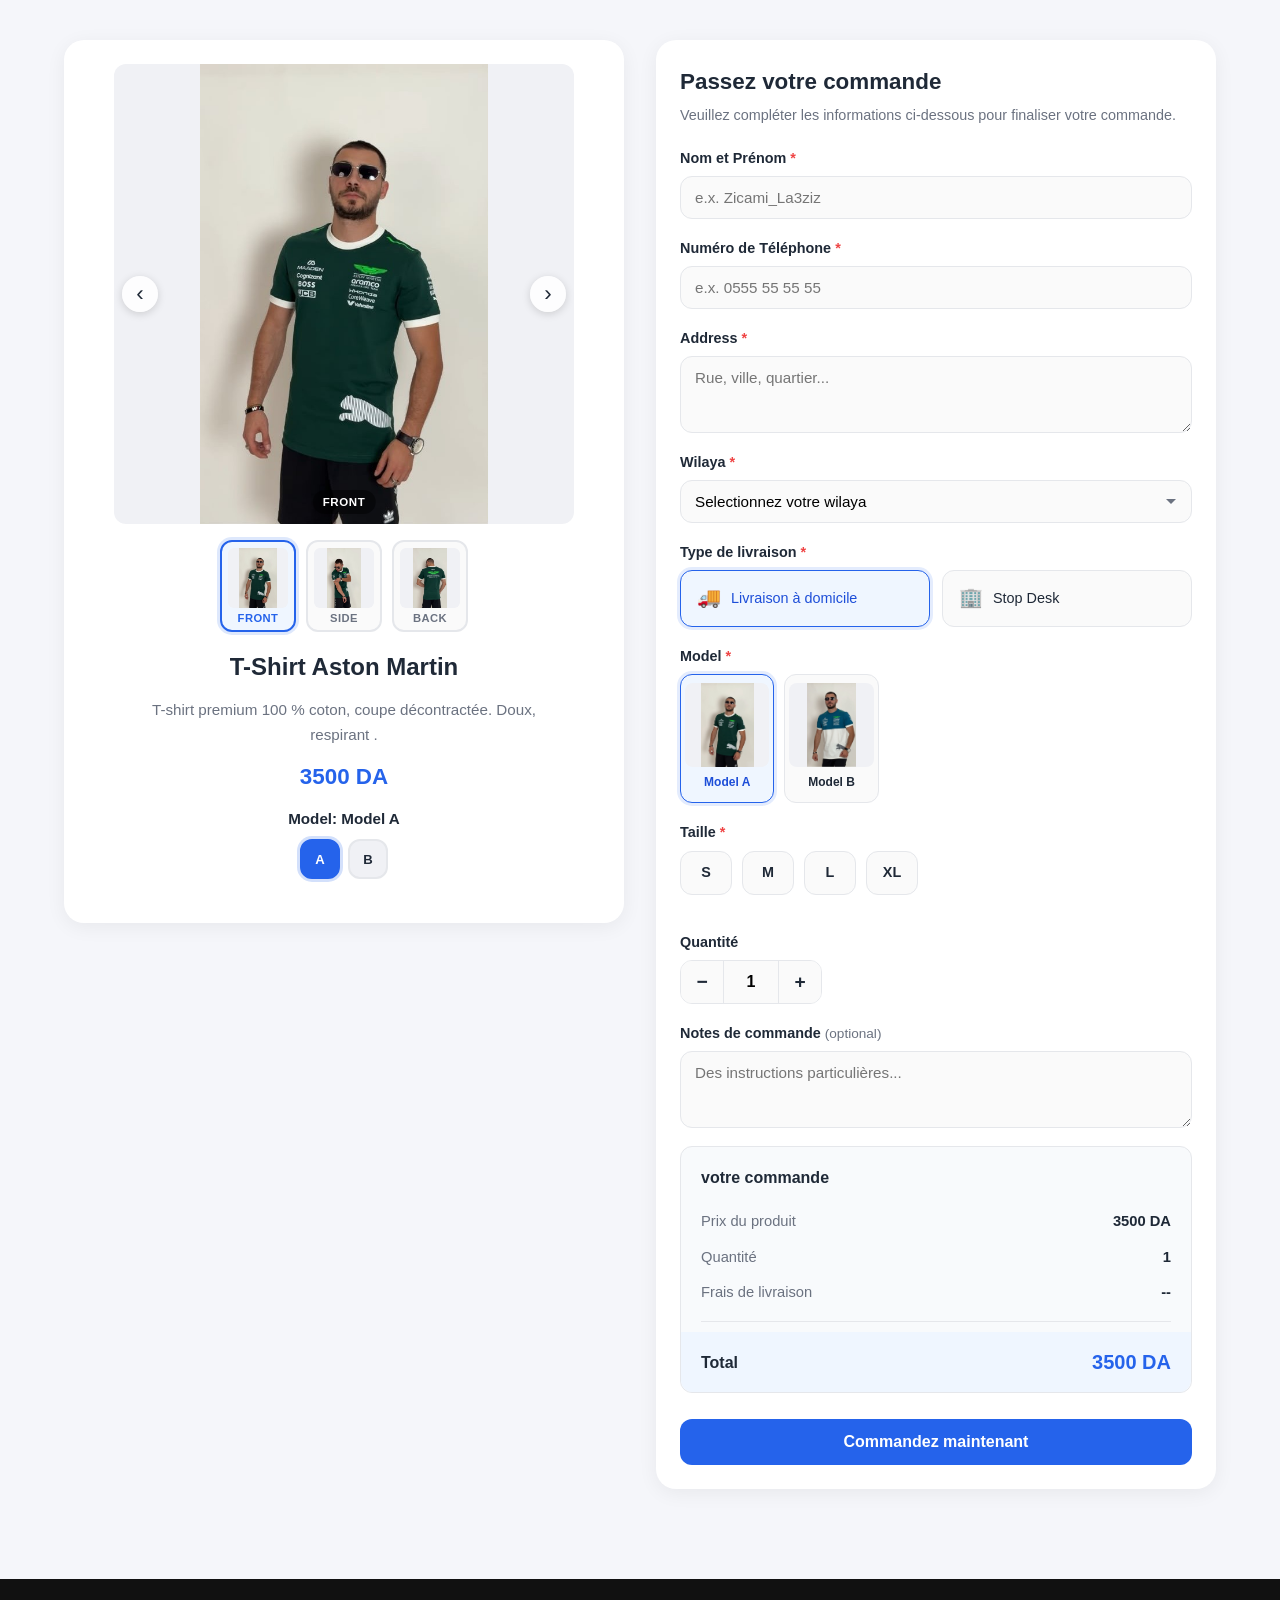
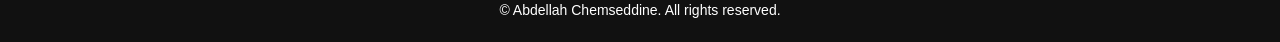
==== order aston martin/tshirt_aston_martin.html @ ddd480b4 "Add files via upload" ====
<!DOCTYPE html>
<html lang="en">
<head>
  <meta charset="UTF-8">
  <meta name="viewport" content="width=device-width, initial-scale=1.0">
  <title>Order Your T-Shirt</title>
  <link rel="stylesheet" href="style.css">
</head>
<body>

<div class="page-wrapper">

  <!-- ===== LEFT: PRODUCT PREVIEW ===== -->
  <section class="product-preview">

    <!-- Main image with arrow navigation -->
    <div class="product-image-wrapper">
      <button type="button" class="arrow-btn arrow-prev" id="arrowPrev" aria-label="Previous view">&#8249;</button>
      <img id="productImage" src="images/model-a-front.png.jpeg" alt="T-Shirt Preview" class="product-image">
      <button type="button" class="arrow-btn arrow-next" id="arrowNext" aria-label="Next view">&#8250;</button>

      <!-- View badge (Front / Side / Back) -->
      <span class="view-badge" id="viewBadge">Front</span>
    </div>

    <!-- Thumbnail strip -->
    <div class="thumbnail-strip" id="thumbnailStrip">
      <button type="button" class="thumb-btn active" data-view="0" aria-label="Front view">
        <img src="images/model-a-front.png.jpeg" alt="Front" class="thumb-img" id="thumb0">
        <span class="thumb-label">Front</span>
      </button>
      <button type="button" class="thumb-btn" data-view="1" aria-label="Side view">
        <img src="images/model-a-side.png.jpeg" alt="Side" class="thumb-img" id="thumb1">
        <span class="thumb-label">Side</span>
      </button>
      <button type="button" class="thumb-btn" data-view="2" aria-label="Back view">
        <img src="images/model-a-back.png.jpeg" alt="Back" class="thumb-img" id="thumb2">
        <span class="thumb-label">Back</span>
      </button>
    </div>

    <!-- Product info -->
    <div class="product-info">
      <h1 class="product-title">T-Shirt Aston Martin</h1>
      <p class="product-description">
        T-shirt premium 100 % coton, coupe décontractée. Doux, respirant .
      </p>
      <p class="product-price">3500 DA</p>

      <!-- Model swatches (preview side) -->
      <div class="preview-model-options">
        <span class="option-label">Model: <span id="selectedModelLabel">Model A</span></span>
        <div class="model-swatches">
          <button type="button" class="model-swatch active" data-model="Model A" aria-label="Model A">A</button>
          <button type="button" class="model-swatch" data-model="Model B" aria-label="Model B">B</button>
          
        </div>
      </div>

      <!-- Color swatches (independent) -->
      <div class="color-options">
        <span class="option-label"> <span id="selectedColorLabel"></span></span>
        <div class="swatches">
          
        </div>
      </div>
    </div>
  </section>

  <!-- ===== RIGHT: ORDER FORM ===== -->
  <section class="order-form-section">
    <h2 class="form-title">Passez votre commande</h2>
    <p class="form-subtitle">Veuillez compléter les informations ci-dessous pour finaliser votre commande.</p>

    <!--
      Replace "your@email.com" with your real FormSubmit email.
      All hidden inputs are synced by JS so every value arrives in the email.
    -->
    <form action="https://api.web3forms.com/submit" method="POST">
  <input type="hidden" name="access_key" value="09b44a62-9044-4d25-932c-92fc7e4e31c8">
      <!-- FormSubmit config -->
      <input type="hidden" name="_subject"  value="New aston martin T-Shirt Order!">
      <input type="hidden" name="_template" value="table">
      <input type="hidden" name="_captcha"  value="false">

      <!-- Hidden computed fields (synced by JS) -->
      <input type="hidden" name="Model"         id="hiddenModel"        value="Model A">
      <input type="hidden" name="Color"         id="hiddenColor"        value="Black">
      <input type="hidden" name="Size"          id="hiddenSize"         value="">
      <input type="hidden" name="Wilaya"        id="hiddenWilaya"       value="">
      <input type="hidden" name="Delivery Type" id="hiddenDeliveryType" value="Home Delivery">
      <input type="hidden" name="Product Price" id="hiddenProductPrice" value="2500">
      <input type="hidden" name="Delivery Cost" id="hiddenDeliveryCost" value="0">
      <input type="hidden" name="Total Price"   id="hiddenTotalPrice"   value="2500">

      <!-- Full Name -->
      <div class="form-group">
        <label for="fullName">Nom et Prénom <span class="required">*</span></label>
        <input type="text" id="fullName" name="Full Name" placeholder="e.x. Zicami_La3ziz" autocomplete="name">
        <span class="error-message">Please enter your full name.</span>
      </div>

      <!-- Phone -->
      <div class="form-group">
        <label for="phone">Numéro de Téléphone <span class="required">*</span></label>
        <input type="tel" id="phone" name="Phone Number" placeholder="e.x. 0555 55 55 55" autocomplete="tel">
        <span class="error-message">Please enter a valid phone number.</span>
      </div>

      <!-- Address -->
      <div class="form-group">
        <label for="address">Address <span class="required">*</span></label>
        <textarea id="address" name="Address" rows="3" placeholder="Rue, ville, quartier..." autocomplete="street-address"></textarea>
        <span class="error-message">Please enter your delivery address.</span>
      </div>

      <!-- Wilaya -->
      <div class="form-group">
        <label for="wilaya">Wilaya <span class="required">*</span></label>
        <select id="wilaya" name="WilayaSelect">
          <option value="" disabled selected>Selectionnez votre wilaya</option>
        </select>
        <span class="error-message">Please select your wilaya.</span>
      </div>

      <!-- Delivery Type -->
      <div class="form-group">
        <label>Type de livraison <span class="required">*</span></label>
        <div class="delivery-options">
          <input type="radio" id="deliveryHome" name="deliveryType" value="home" class="delivery-radio" checked>
          <label for="deliveryHome" class="delivery-label">
            <i class="delivery-icon">🚚</i><span>Livraison à domicile</span>
          </label>
          <input type="radio" id="deliveryDesk" name="deliveryType" value="desk" class="delivery-radio">
          <label for="deliveryDesk" class="delivery-label">
            <i class="delivery-icon">🏢</i><span>Stop Desk </span>
          </label>
        </div>
      </div>

      <!-- Model Selection (form side — 5 cards) -->
      <div class="form-group">
        <label>Model <span class="required">*</span></label>
        <div class="form-model-options" id="formModelOptions">

          <input type="radio" id="formModelA" name="formModel" value="Model A" class="form-model-radio" checked>
          <label for="formModelA" class="form-model-label">
            <span class="model-thumb"><img src="images/model-a-front.png.jpeg" alt="Model A" class="model-thumb-img"></span>
            <span class="model-thumb-name">Model A</span>
          </label>

          <input type="radio" id="formModelB" name="formModel" value="Model B" class="form-model-radio">
          <label for="formModelB" class="form-model-label">
            <span class="model-thumb"><img src="images/model-b-front.png.jpeg" alt="Model B" class="model-thumb-img"></span>
            <span class="model-thumb-name">Model B</span>
          </label>

          

        </div>
        <span class="error-message">Please select a model.</span>
      </div>

      <!-- Size -->
      <div class="form-group">
        <label>Taille <span class="required">*</span></label>
        <div class="size-options" id="sizeOptions">
          <input type="radio" id="sizeS"  name="size" value="S"  class="size-radio"><label for="sizeS"  class="size-label">S</label>
          <input type="radio" id="sizeM"  name="size" value="M"  class="size-radio"><label for="sizeM"  class="size-label">M</label>
          <input type="radio" id="sizeL"  name="size" value="L"  class="size-radio"><label for="sizeL"  class="size-label">L</label>
          <input type="radio" id="sizeXL" name="size" value="XL" class="size-radio"><label for="sizeXL" class="size-label">XL</label>
        </div>
        <span class="error-message">Please select a size.</span>
      </div>

      <!-- Color (form side) -->
      <div class="form-group">
        
        <div class="form-color-options">
          
          
            
          </label>
          
          
            
          </label>
        </div>
      </div>

      <!-- Quantity -->
      <div class="form-group">
        <label for="quantity">Quantité</label>
        <div class="quantity-selector">
          <button type="button" class="qty-btn" id="decreaseQty" aria-label="Decrease">&minus;</button>
          <input type="number" id="quantity" name="Quantity" value="1" min="1" max="99" readonly>
          <button type="button" class="qty-btn" id="increaseQty" aria-label="Increase">&plus;</button>
        </div>
      </div>

      <!-- Notes -->
      <div class="form-group">
        <label for="notes">Notes de commande <span class="optional">(optional)</span></label>
        <textarea id="notes" name="Order Notes" rows="3" placeholder="Des instructions particulières..."></textarea>
      </div>

      <!-- Order Summary -->
      <div class="order-summary">
        <h3 class="summary-title">votre commande</h3>
        <div class="summary-row">
          <span class="summary-label">Prix ​​du produit</span>
          <span class="summary-value" id="summaryProductPrice">3500 DA</span>
        </div>
        <div class="summary-row">
          <span class="summary-label">Quantité</span>
          <span class="summary-value" id="summaryQuantity">1</span>
        </div>
        <div class="summary-row">
          <span class="summary-label">Frais de livraison</span>
          <span class="summary-value" id="summaryDeliveryCost">--</span>
        </div>
        <div class="summary-divider"></div>
        <div class="summary-row summary-total">
          <span class="summary-label">Total </span>
          <span class="summary-value" id="summaryTotalPrice">3500 DA</span>
        </div>
      </div>

      <button type="submit" class="submit-btn">Commandez maintenant</button>
      <div class="success-message" id="successMessage">✅ Your order has been placed successfully!</div>

    </form>
  </section>

</div>

<script src="script.js"></script>
<footer class="footer">
    <p>&copy; Abdellah Chemseddine. All rights reserved.</p>
</footer>
</body>
</html>
---- order aston martin/style.css ----
/* ===========================
   RESET & ROOT
   =========================== */
* { margin: 0; padding: 0; box-sizing: border-box; }

:root {
  --primary:       #2563eb;
  --primary-dark:  #1d4ed8;
  --text:          #1f2937;
  --muted:         #6b7280;
  --bg:            #f5f6fa;
  --card:          #ffffff;
  --border:        #e5e7eb;
  --error:         #ef4444;
  --success:       #16a34a;
  --summary-bg:    #f8fafc;
  --total-bg:      #eff6ff;
  --radius:        12px;
  --radius-lg:     20px;
  --shadow:        0 4px 20px rgba(0,0,0,0.06);
  --shadow-hover:  0 8px 30px rgba(0,0,0,0.10);
  --trans:         all 0.2s ease;
}

body {
  font-family: 'Segoe UI', Roboto, Helvetica, Arial, sans-serif;
  background: var(--bg);
  color: var(--text);
  line-height: 1.6;
  min-height: 100vh;
}

/* ===========================
   PAGE LAYOUT
   =========================== */
.page-wrapper {
  display: flex;
  flex-direction: column;
  max-width: 1200px;
  margin: 0 auto;
  padding: 16px;
  gap: 24px;
}

/* ===========================
   PRODUCT PREVIEW CARD
   =========================== */
.product-preview {
  background: var(--card);
  border-radius: var(--radius-lg);
  box-shadow: var(--shadow);
  padding: 24px;
  display: flex;
  flex-direction: column;
  align-items: center;
  text-align: center;
  gap: 16px;
}

/* --- Main image + arrows --- */
.product-image-wrapper {
  position: relative;
  width: 100%;
  max-width: 420px;
  aspect-ratio: 1 / 1;
  border-radius: var(--radius);
  overflow: hidden;
  background: #f0f1f5;
  display: flex;
  align-items: center;
  justify-content: center;
}

.product-image {
  width: 100%;
  height: 100%;
  object-fit: contain;
  transition: opacity 0.25s ease, transform 0.25s ease;
  display: block;
}

.product-image.switching {
  opacity: 0;
  transform: scale(0.96);
}

/* Arrow buttons overlaid on the image */
.arrow-btn {
  position: absolute;
  top: 50%;
  transform: translateY(-50%);
  width: 36px;
  height: 36px;
  border-radius: 50%;
  border: none;
  background: rgba(255,255,255,0.85);
  backdrop-filter: blur(4px);
  box-shadow: 0 2px 8px rgba(0,0,0,0.15);
  font-size: 1.4rem;
  line-height: 1;
  cursor: pointer;
  color: var(--text);
  transition: var(--trans);
  display: flex;
  align-items: center;
  justify-content: center;
  z-index: 2;
}

.arrow-prev { left: 8px; }
.arrow-next { right: 8px; }

.arrow-btn:hover {
  background: var(--primary);
  color: #fff;
  transform: translateY(-50%) scale(1.08);
}

.arrow-btn:disabled {
  opacity: 0.3;
  cursor: default;
  pointer-events: none;
}

/* View badge (Front / Side / Back) */
.view-badge {
  position: absolute;
  bottom: 10px;
  left: 50%;
  transform: translateX(-50%);
  background: rgba(0,0,0,0.45);
  color: #fff;
  font-size: 0.72rem;
  font-weight: 600;
  letter-spacing: 0.05em;
  text-transform: uppercase;
  padding: 3px 10px;
  border-radius: 20px;
  pointer-events: none;
  z-index: 2;
}

/* --- Thumbnail strip --- */
.thumbnail-strip {
  display: flex;
  gap: 10px;
  justify-content: center;
  flex-wrap: wrap;
}

.thumb-btn {
  display: flex;
  flex-direction: column;
  align-items: center;
  gap: 4px;
  padding: 6px;
  width: 76px;
  border: 2px solid var(--border);
  border-radius: var(--radius);
  background: #fafafa;
  cursor: pointer;
  transition: var(--trans);
}

.thumb-btn:hover {
  border-color: var(--primary);
  transform: translateY(-2px);
  box-shadow: var(--shadow-hover);
}

.thumb-btn.active {
  border-color: var(--primary);
  background: #eff6ff;
  box-shadow: 0 0 0 3px rgba(37,99,235,0.15);
}

.thumb-img {
  width: 100%;
  aspect-ratio: 1 / 1;
  object-fit: contain;
  border-radius: 6px;
  background: #f0f1f5;
  display: block;
}

.thumb-label {
  font-size: 0.7rem;
  font-weight: 600;
  color: var(--muted);
  text-transform: uppercase;
  letter-spacing: 0.04em;
}

.thumb-btn.active .thumb-label {
  color: var(--primary);
}

/* --- Product info block --- */
.product-info {
  width: 100%;
  max-width: 420px;
  display: flex;
  flex-direction: column;
  gap: 12px;
}

.product-title       { font-size: 1.5rem; font-weight: 700; }
.product-description { color: var(--muted); font-size: 0.95rem; }
.product-price       { font-size: 1.4rem; font-weight: 700; color: var(--primary); }

/* --- Model swatches (preview) --- */
.preview-model-options {
  display: flex;
  flex-direction: column;
  align-items: center;
  gap: 8px;
}

.option-label { font-weight: 600; font-size: 0.95rem; }

.model-swatches {
  display: flex;
  gap: 8px;
  flex-wrap: wrap;
  justify-content: center;
}

.model-swatch {
  width: 40px;
  height: 40px;
  border-radius: var(--radius);
  border: 2px solid var(--border);
  background: #f0f1f5;
  font-weight: 700;
  font-size: 0.82rem;
  cursor: pointer;
  transition: var(--trans);
  color: var(--text);
}

.model-swatch:hover {
  border-color: var(--primary);
  transform: translateY(-2px);
  box-shadow: var(--shadow-hover);
}

.model-swatch.active {
  background: var(--primary);
  border-color: var(--primary);
  color: #fff;
  box-shadow: 0 0 0 3px rgba(37,99,235,0.2);
}

/* --- Color swatches (preview) --- */
.color-options {
  display: flex;
  flex-direction: column;
  align-items: center;
  gap: 8px;
}

.swatches { display: flex; gap: 12px; }

.swatch {
  width: 34px;
  height: 34px;
  border-radius: 50%;
  border: 2px solid var(--border);
  cursor: pointer;
  transition: var(--trans);
}

.swatch:hover          { transform: scale(1.12); box-shadow: var(--shadow-hover); }
.swatch-black          { background: #1a1a1a; }
.swatch-white          { background: #ffffff; }
.swatch.active         { border-color: var(--primary); box-shadow: 0 0 0 3px rgba(37,99,235,0.2); }

/* ===========================
   ORDER FORM CARD
   =========================== */
.order-form-section {
  background: var(--card);
  border-radius: var(--radius-lg);
  box-shadow: var(--shadow);
  padding: 24px;
}

.form-title    { font-size: 1.4rem; font-weight: 700; margin-bottom: 4px; }
.form-subtitle { color: var(--muted); font-size: 0.9rem; margin-bottom: 20px; }

.form-group {
  margin-bottom: 18px;
  display: flex;
  flex-direction: column;
}

.form-group > label:first-child {
  font-weight: 600;
  font-size: 0.9rem;
  margin-bottom: 6px;
}

.required { color: var(--error); }
.optional  { color: var(--muted); font-weight: 400; font-size: 0.85rem; }

/* Inputs / textarea / select */
input[type="text"],
input[type="tel"],
input[type="number"],
textarea,
select {
  font-family: inherit;
  font-size: 0.95rem;
  padding: 12px 14px;
  border: 1.5px solid var(--border);
  border-radius: var(--radius);
  outline: none;
  transition: var(--trans);
  background: #fafafa;
  resize: vertical;
}

input[type="text"]:focus,
input[type="tel"]:focus,
input[type="number"]:focus,
textarea:focus,
select:focus {
  border-color: var(--primary);
  background: #fff;
  box-shadow: 0 0 0 3px rgba(37,99,235,0.12);
}

select {
  cursor: pointer;
  appearance: none;
  -webkit-appearance: none;
  background-image: url("data:image/svg+xml,%3Csvg xmlns='http://www.w3.org/2000/svg' width='12' height='8' viewBox='0 0 12 8'%3E%3Cpath fill='%236b7280' d='M1 1l5 5 5-5'/%3E%3C/svg%3E");
  background-repeat: no-repeat;
  background-position: right 14px center;
  padding-right: 40px;
}

.form-group.invalid input,
.form-group.invalid textarea,
.form-group.invalid select {
  border-color: var(--error);
  background: #fef2f2;
}

.error-message {
  display: none;
  color: var(--error);
  font-size: 0.8rem;
  margin-top: 6px;
}

.form-group.invalid .error-message { display: block; }

/* ===========================
   MODEL CARDS — FORM SIDE (5-col)
   =========================== */
.form-model-options {
  display: grid;
  grid-template-columns: repeat(5, 1fr);
  gap: 10px;
}

.form-model-radio { display: none; }

.form-model-label {
  display: flex;
  flex-direction: column;
  align-items: center;
  gap: 6px;
  padding: 8px 4px 10px;
  border: 1.5px solid var(--border);
  border-radius: var(--radius);
  cursor: pointer;
  transition: var(--trans);
  background: #fafafa;
  text-align: center;
}

.form-model-label:hover {
  border-color: var(--primary);
  transform: translateY(-2px);
  box-shadow: var(--shadow-hover);
}

.form-model-radio:checked + .form-model-label {
  border-color: var(--primary);
  background: #eff6ff;
  box-shadow: 0 0 0 3px rgba(37,99,235,0.12);
}

.model-thumb {
  width: 100%;
  aspect-ratio: 1 / 1;
  background: #f0f1f5;
  border-radius: 8px;
  overflow: hidden;
  display: flex;
  align-items: center;
  justify-content: center;
}

.model-thumb-img {
  width: 100%;
  height: 100%;
  object-fit: contain;
  transition: var(--trans);
}

.form-model-label:hover .model-thumb-img { transform: scale(1.06); }

.model-thumb-name {
  font-size: 0.75rem;
  font-weight: 600;
  color: var(--text);
}

.form-model-radio:checked + .form-model-label .model-thumb-name {
  color: var(--primary-dark);
}

/* ===========================
   SIZE SELECTOR
   =========================== */
.size-options  { display: flex; gap: 10px; flex-wrap: wrap; }
.size-radio    { display: none; }

.size-label {
  display: flex;
  align-items: center;
  justify-content: center;
  width: 52px;
  height: 44px;
  border: 1.5px solid var(--border);
  border-radius: var(--radius);
  font-weight: 600;
  font-size: 0.9rem;
  cursor: pointer;
  transition: var(--trans);
  background: #fafafa;
}

.size-label:hover { border-color: var(--primary); transform: translateY(-2px); }

.size-radio:checked + .size-label {
  background: var(--primary);
  border-color: var(--primary);
  color: #fff;
  box-shadow: var(--shadow-hover);
}

.form-group.invalid .size-label { border-color: var(--error); }

/* ===========================
   COLOR SELECTOR — FORM SIDE
   =========================== */
.form-color-options { display: flex; gap: 12px; flex-wrap: wrap; }
.form-color-radio   { display: none; }

.form-color-label {
  display: flex;
  align-items: center;
  gap: 8px;
  padding: 10px 16px;
  border: 1.5px solid var(--border);
  border-radius: var(--radius);
  cursor: pointer;
  font-size: 0.9rem;
  font-weight: 500;
  transition: var(--trans);
  background: #fafafa;
}

.form-color-label:hover { border-color: var(--primary); transform: translateY(-2px); }

.form-color-radio:checked + .form-color-label {
  border-color: var(--primary);
  background: #eff6ff;
  box-shadow: 0 0 0 3px rgba(37,99,235,0.12);
}

.color-dot {
  width: 16px; height: 16px;
  border-radius: 50%;
  border: 1px solid var(--border);
  display: inline-block;
}
.color-dot-black { background: #1a1a1a; }
.color-dot-white { background: #ffffff; }

/* ===========================
   DELIVERY TYPE
   =========================== */
.delivery-options { display: flex; gap: 12px; flex-wrap: wrap; }
.delivery-radio   { display: none; }

.delivery-label {
  display: flex;
  align-items: center;
  gap: 10px;
  flex: 1;
  min-width: 150px;
  padding: 12px 16px;
  border: 1.5px solid var(--border);
  border-radius: var(--radius);
  cursor: pointer;
  font-size: 0.9rem;
  font-weight: 500;
  transition: var(--trans);
  background: #fafafa;
}

.delivery-label:hover { border-color: var(--primary); transform: translateY(-2px); }

.delivery-radio:checked + .delivery-label {
  border-color: var(--primary);
  background: #eff6ff;
  box-shadow: 0 0 0 3px rgba(37,99,235,0.12);
  color: var(--primary-dark);
}

.delivery-icon { font-size: 1.2rem; font-style: normal; }

/* ===========================
   QUANTITY SELECTOR
   =========================== */
.quantity-selector {
  display: flex;
  align-items: center;
  width: fit-content;
  border: 1.5px solid var(--border);
  border-radius: var(--radius);
  overflow: hidden;
}

.qty-btn {
  width: 42px; height: 42px;
  border: none;
  background: #fafafa;
  font-size: 1.2rem;
  font-weight: 600;
  cursor: pointer;
  transition: var(--trans);
  color: var(--text);
}

.qty-btn:hover          { background: var(--primary); color: #fff; }
.qty-btn:active         { transform: scale(0.95); }

#quantity {
  width: 56px; height: 42px;
  text-align: center;
  border: none;
  border-left: 1.5px solid var(--border);
  border-right: 1.5px solid var(--border);
  border-radius: 0;
  font-size: 1rem;
  font-weight: 600;
  -moz-appearance: textfield;
}

#quantity::-webkit-outer-spin-button,
#quantity::-webkit-inner-spin-button { -webkit-appearance: none; margin: 0; }

/* ===========================
   ORDER SUMMARY CARD
   =========================== */
.order-summary {
  background: var(--summary-bg);
  border: 1.5px solid var(--border);
  border-radius: var(--radius);
  padding: 18px 20px;
  margin-bottom: 20px;
}

.summary-title { font-size: 1rem; font-weight: 700; margin-bottom: 14px; }

.summary-row {
  display: flex;
  justify-content: space-between;
  align-items: center;
  padding: 6px 0;
  font-size: 0.92rem;
}

.summary-label { color: var(--muted); }
.summary-value { font-weight: 600; transition: var(--trans); }

.summary-divider {
  height: 1.5px;
  background: var(--border);
  margin: 10px 0;
}

.summary-total {
  background: var(--total-bg);
  margin: 8px -20px -18px -20px;
  padding: 14px 20px;
  border-radius: 0 0 var(--radius) var(--radius);
}

.summary-total .summary-label { font-weight: 700; color: var(--text); font-size: 1rem; }
.summary-total .summary-value { font-size: 1.25rem; font-weight: 800; color: var(--primary); }

@keyframes pulseUpdate {
  0%   { transform: scale(1); }
  50%  { transform: scale(1.06); }
  100% { transform: scale(1); }
}

.summary-value.updated { animation: pulseUpdate 0.3s ease; }

/* ===========================
   SUBMIT BUTTON
   =========================== */
.submit-btn {
  width: 100%;
  padding: 14px;
  font-size: 1rem;
  font-weight: 700;
  color: #fff;
  background: var(--primary);
  border: none;
  border-radius: var(--radius);
  cursor: pointer;
  transition: var(--trans);
  margin-top: 6px;
}

.submit-btn:hover  { background: var(--primary-dark); transform: translateY(-2px); box-shadow: var(--shadow-hover); }
.submit-btn:active { transform: translateY(0); }

/* ===========================
   SUCCESS MESSAGE
   =========================== */
.success-message {
  display: none;
  margin-top: 16px;
  padding: 14px;
  background: #f0fdf4;
  color: var(--success);
  border: 1.5px solid #bbf7d0;
  border-radius: var(--radius);
  text-align: center;
  font-weight: 600;
  font-size: 0.9rem;
}

.success-message.show {
  display: block;
  animation: fadeIn 0.4s ease;
}

@keyframes fadeIn {
  from { opacity: 0; transform: translateY(-8px); }
  to   { opacity: 1; transform: translateY(0); }
}

/* ===========================
   DESKTOP LAYOUT
   =========================== */
@media (min-width: 900px) {
  .page-wrapper {
    flex-direction: row;
    align-items: flex-start;
    padding: 40px 24px;
    gap: 32px;
  }

  .product-preview {
    flex: 1;
    position: sticky;
    top: 40px;
  }

  .order-form-section { flex: 1; }

  .product-image-wrapper { max-width: 460px; }
}
.footer {
    width: 100%;
    text-align: center;
    padding: 20px 15px;
    background-color: #111;
    color: #fff;
    font-size: 14px;
    margin-top: 50px;
}
/* ===========================
   TABLET — 3-col model grid
   =========================== */
@media (max-width: 899px) {
  .form-model-options {
    grid-template-columns: repeat(3, 1fr);
  }
}

/* ===========================
   MOBILE
   =========================== */
@media (max-width: 480px) {
  .form-model-options {
    grid-template-columns: repeat(3, 1fr);
    gap: 8px;
  }

  .model-thumb-name { font-size: 0.7rem; }
  .product-title    { font-size: 1.3rem; }
  .delivery-label   { min-width: 100%; }
  .size-label       { width: 46px; height: 40px; }
  .thumb-btn        { width: 64px; }
}
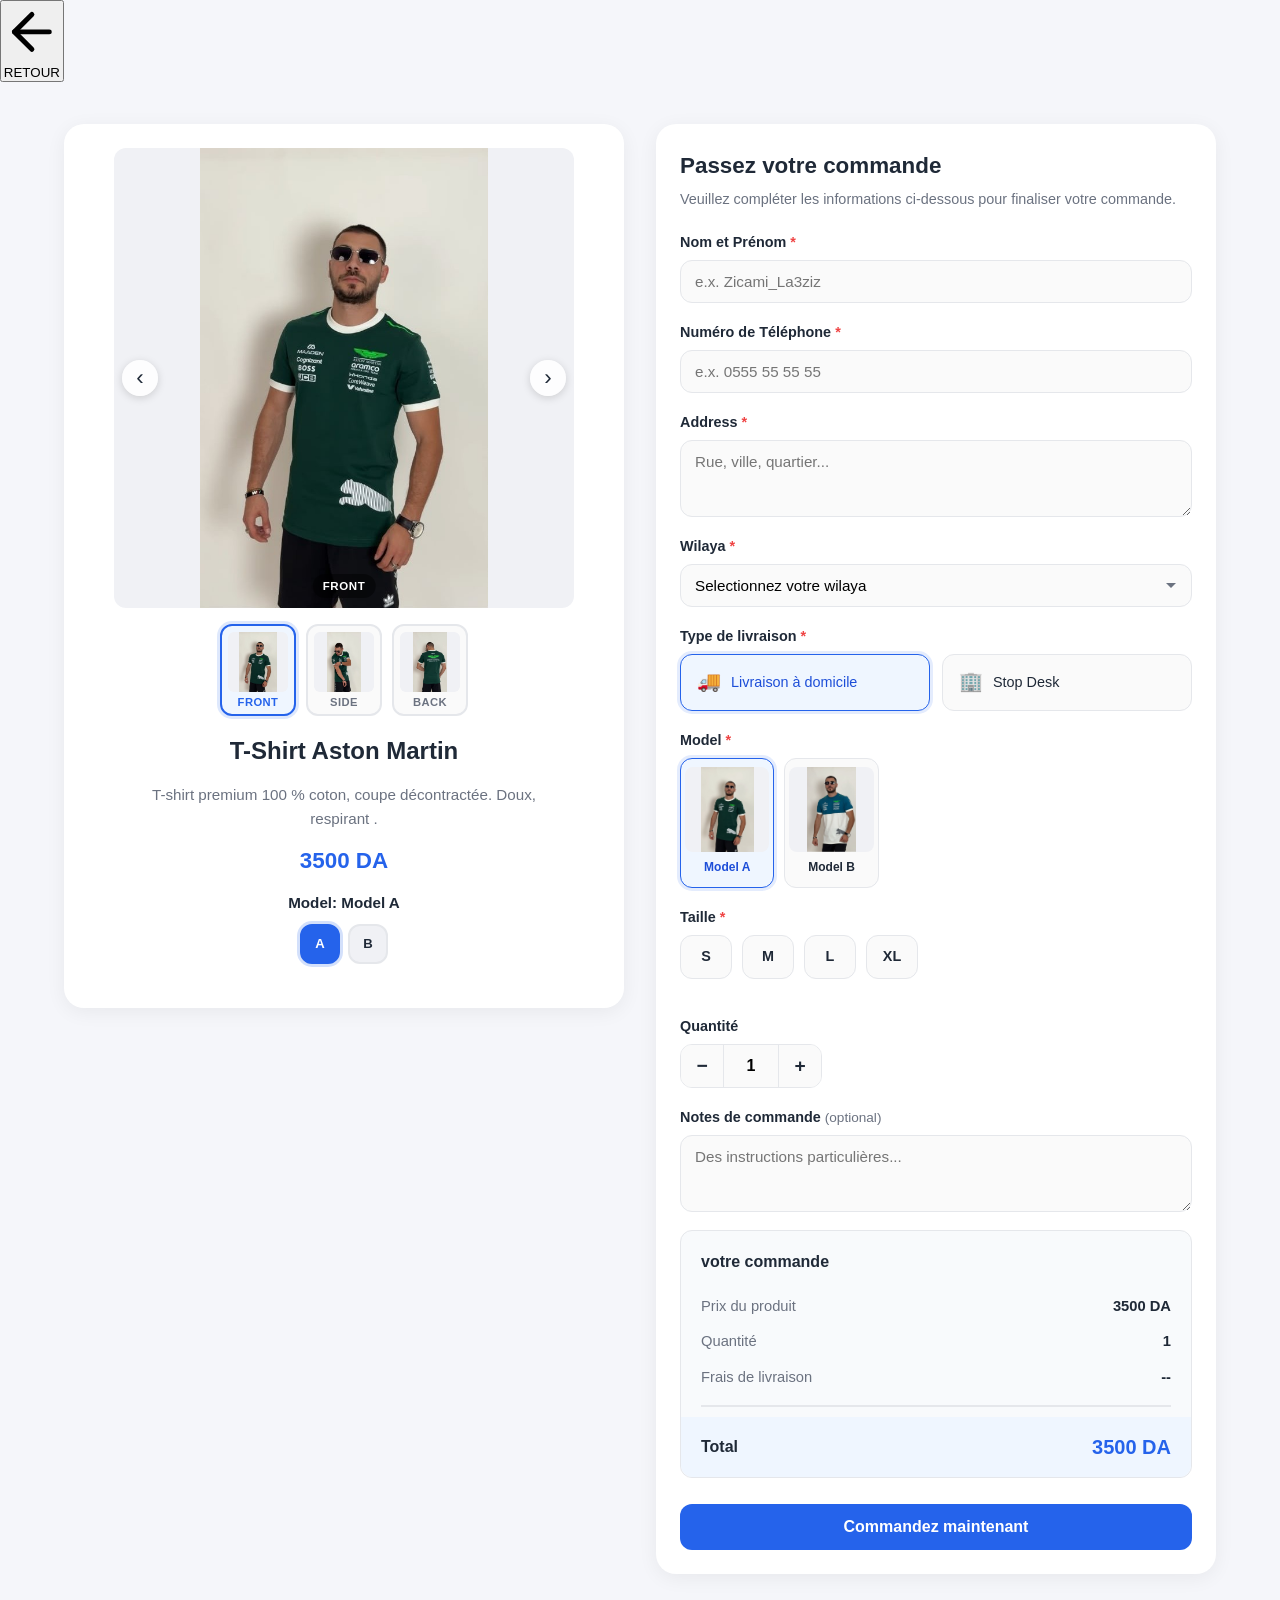
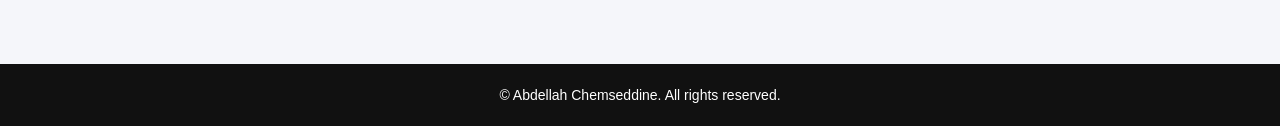
==== commit b38f66e9: "tshirt_aston_martin.html" ====
--- a/order aston martin/tshirt_aston_martin.html
+++ b/order aston martin/tshirt_aston_martin.html
@@ -7,6 +7,13 @@
   <link rel="stylesheet" href="style.css">
 </head>
 <body>
+  <button class="back-btn" id="backBtn">
+  <svg viewBox="0 0 24 24" fill="none" stroke="currentColor" stroke-width="2" stroke-linecap="round" stroke-linejoin="round">
+    <path d="M19 12H5"></path>
+    <path d="M12 19l-7-7 7-7"></path>
+  </svg>
+  RETOUR
+</button>
 
 <div class="page-wrapper">
 
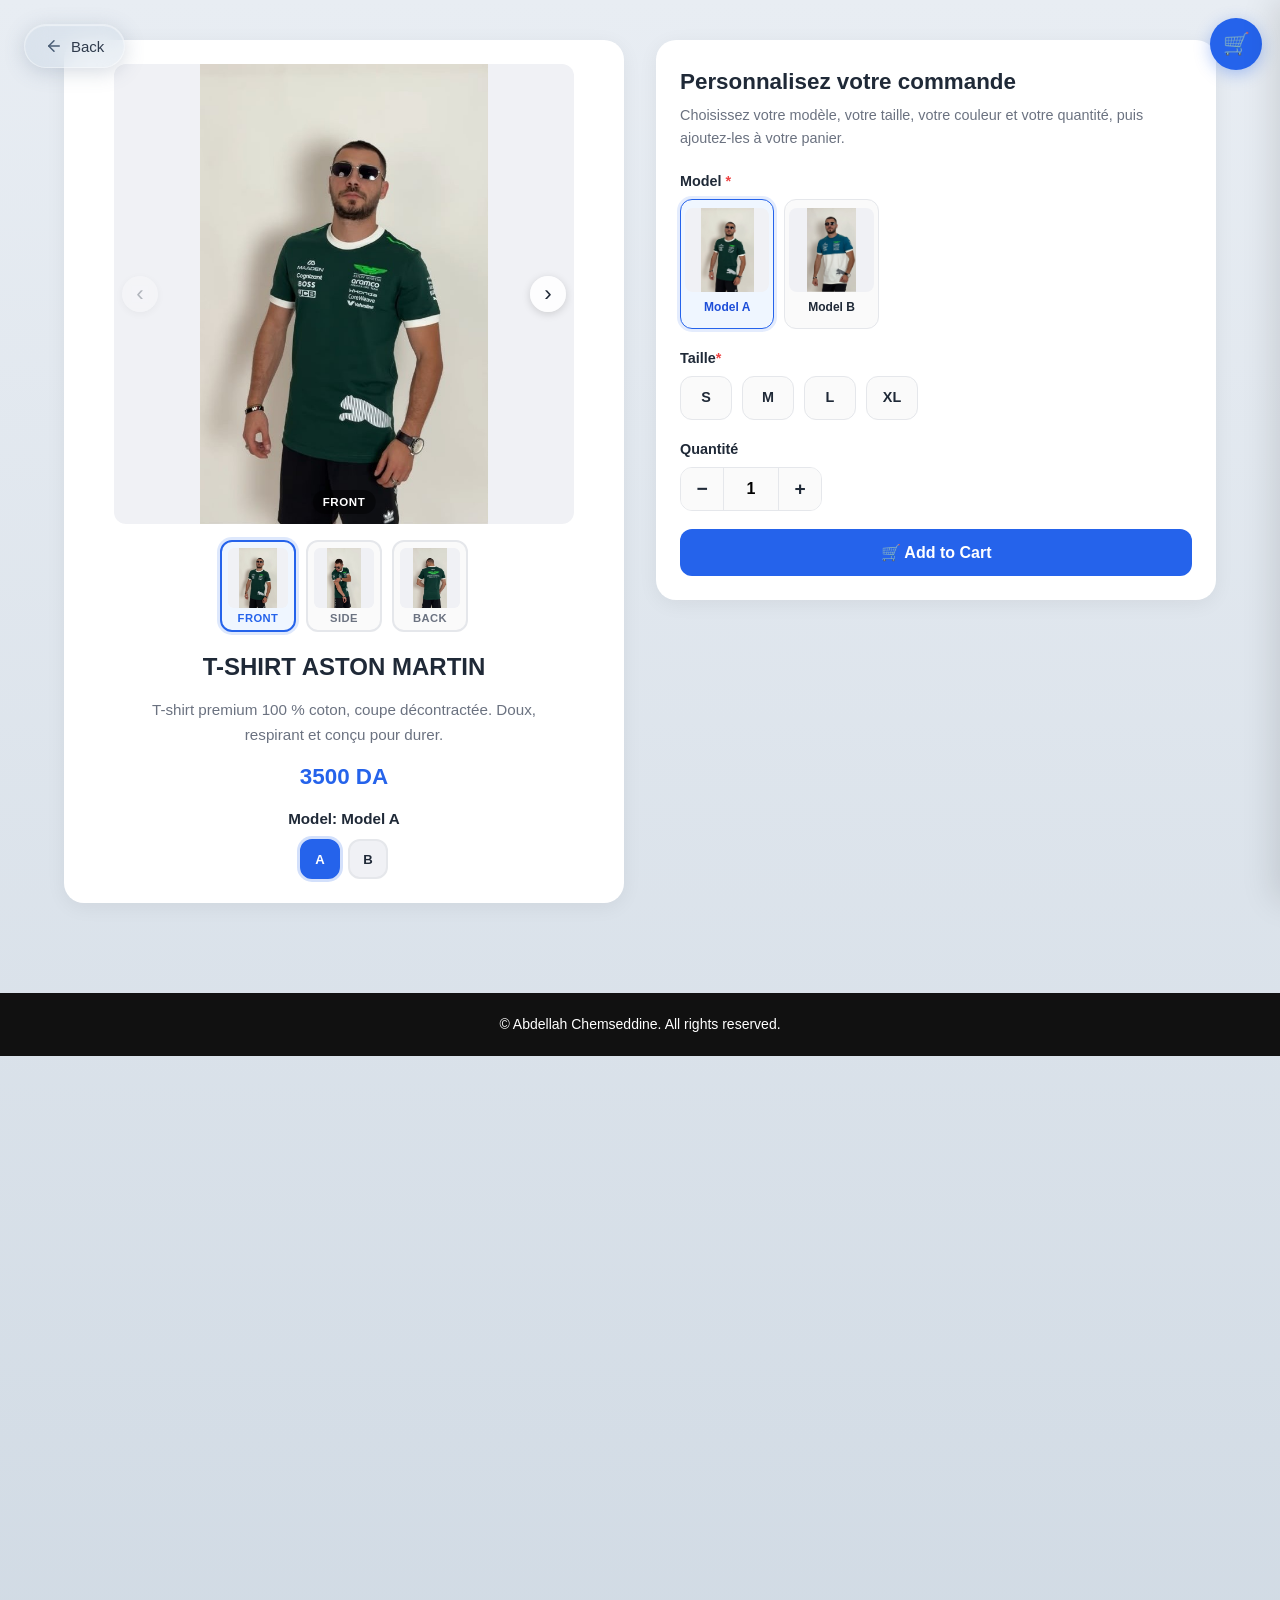
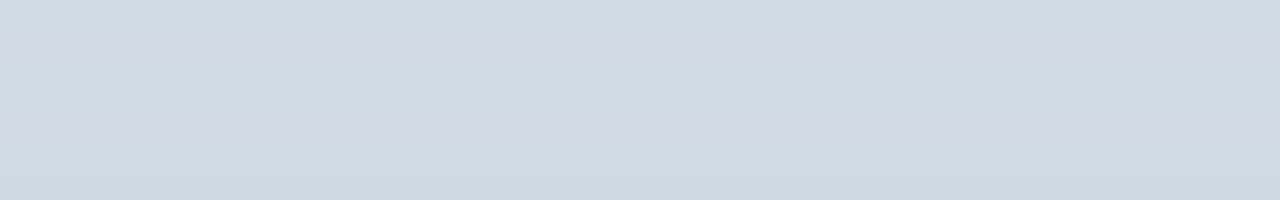
==== commit 1c932aaa: "Add files via upload" ====
--- a/order aston martin/tshirt_aston_martin.html
+++ b/order aston martin/tshirt_aston_martin.html
@@ -5,6 +5,7 @@
   <meta name="viewport" content="width=device-width, initial-scale=1.0">
   <title>Order Your T-Shirt</title>
   <link rel="stylesheet" href="style.css">
+  <link rel="stylesheet" href="/cart/cart.css">
 </head>
 <body>
   <button class="back-btn" id="backBtn">
@@ -12,238 +13,130 @@
     <path d="M19 12H5"></path>
     <path d="M12 19l-7-7 7-7"></path>
   </svg>
-  RETOUR
+  Back
 </button>
 
-<div class="page-wrapper">
+<div class="page-wrapper page-wrapper--product">
 
-  <!-- ===== LEFT: PRODUCT PREVIEW ===== -->
+  <!-- ===== LEFT: PRODUCT PREVIEW (image + navigation) ===== -->
   <section class="product-preview">
 
     <!-- Main image with arrow navigation -->
     <div class="product-image-wrapper">
       <button type="button" class="arrow-btn arrow-prev" id="arrowPrev" aria-label="Previous view">&#8249;</button>
-      <img id="productImage" src="images/model-a-front.png.jpeg" alt="T-Shirt Preview" class="product-image">
+      <img id="productImage" src="images/model-a-front.png" alt="T-Shirt Preview" class="product-image">
       <button type="button" class="arrow-btn arrow-next" id="arrowNext" aria-label="Next view">&#8250;</button>
-
-      <!-- View badge (Front / Side / Back) -->
       <span class="view-badge" id="viewBadge">Front</span>
     </div>
 
     <!-- Thumbnail strip -->
     <div class="thumbnail-strip" id="thumbnailStrip">
       <button type="button" class="thumb-btn active" data-view="0" aria-label="Front view">
-        <img src="images/model-a-front.png.jpeg" alt="Front" class="thumb-img" id="thumb0">
+        <img src="images/model-a-front.png" alt="Front" class="thumb-img" id="thumb0">
         <span class="thumb-label">Front</span>
       </button>
       <button type="button" class="thumb-btn" data-view="1" aria-label="Side view">
-        <img src="images/model-a-side.png.jpeg" alt="Side" class="thumb-img" id="thumb1">
+        <img src="images/model-a-side.png" alt="Side" class="thumb-img" id="thumb1">
         <span class="thumb-label">Side</span>
       </button>
       <button type="button" class="thumb-btn" data-view="2" aria-label="Back view">
-        <img src="images/model-a-back.png.jpeg" alt="Back" class="thumb-img" id="thumb2">
+        <img src="images/model-a-back.png" alt="Back" class="thumb-img" id="thumb2">
         <span class="thumb-label">Back</span>
       </button>
     </div>
 
-    <!-- Product info -->
+    <!-- Product info block -->
     <div class="product-info">
-      <h1 class="product-title">T-Shirt Aston Martin</h1>
+      <h1 class="product-title"> T-SHIRT ASTON MARTIN</h1>
       <p class="product-description">
-        T-shirt premium 100 % coton, coupe décontractée. Doux, respirant .
+        T-shirt premium 100 % coton, coupe décontractée. Doux, respirant et conçu pour durer.
       </p>
       <p class="product-price">3500 DA</p>
 
-      <!-- Model swatches (preview side) -->
+      <!-- Model swatches -->
       <div class="preview-model-options">
         <span class="option-label">Model: <span id="selectedModelLabel">Model A</span></span>
         <div class="model-swatches">
           <button type="button" class="model-swatch active" data-model="Model A" aria-label="Model A">A</button>
           <button type="button" class="model-swatch" data-model="Model B" aria-label="Model B">B</button>
           
-        </div>
       </div>
 
-      <!-- Color swatches (independent) -->
-      <div class="color-options">
-        <span class="option-label"> <span id="selectedColorLabel"></span></span>
-        <div class="swatches">
-          
-        </div>
-      </div>
+      <!-- Color swatches -->
+      
     </div>
   </section>
 
-  <!-- ===== RIGHT: ORDER FORM ===== -->
-  <section class="order-form-section">
-    <h2 class="form-title">Passez votre commande</h2>
-    <p class="form-subtitle">Veuillez compléter les informations ci-dessous pour finaliser votre commande.</p>
+  <!-- ===== RIGHT: PRODUCT OPTIONS (size, qty, add to cart) ===== -->
+  <section class="product-options-section">
+    <h2 class="form-title">Personnalisez votre commande</h2>
+    <p class="form-subtitle">Choisissez votre modèle, votre taille, votre couleur et votre quantité, puis ajoutez-les à votre panier.</p>
 
-    <!--
-      Replace "your@email.com" with your real FormSubmit email.
-      All hidden inputs are synced by JS so every value arrives in the email.
-    -->
-    <form action="https://api.web3forms.com/submit" method="POST">
-  <input type="hidden" name="access_key" value="09b44a62-9044-4d25-932c-92fc7e4e31c8">
-      <!-- FormSubmit config -->
-      <input type="hidden" name="_subject"  value="New aston martin T-Shirt Order!">
-      <input type="hidden" name="_template" value="table">
-      <input type="hidden" name="_captcha"  value="false">
+    <!-- Model Selection -->
+    <div class="form-group">
+      <label>Model <span class="required">*</span></label>
+      <div class="form-model-options" id="formModelOptions">
 
-      <!-- Hidden computed fields (synced by JS) -->
-      <input type="hidden" name="Model"         id="hiddenModel"        value="Model A">
-      <input type="hidden" name="Color"         id="hiddenColor"        value="Black">
-      <input type="hidden" name="Size"          id="hiddenSize"         value="">
-      <input type="hidden" name="Wilaya"        id="hiddenWilaya"       value="">
-      <input type="hidden" name="Delivery Type" id="hiddenDeliveryType" value="Home Delivery">
-      <input type="hidden" name="Product Price" id="hiddenProductPrice" value="2500">
-      <input type="hidden" name="Delivery Cost" id="hiddenDeliveryCost" value="0">
-      <input type="hidden" name="Total Price"   id="hiddenTotalPrice"   value="2500">
+        <input type="radio" id="formModelA" name="formModel" value="Model A" class="form-model-radio" checked>
+        <label for="formModelA" class="form-model-label">
+          <span class="model-thumb"><img src="images/model-a-front.png.jpeg" alt="Model A" class="model-thumb-img"></span>
+          <span class="model-thumb-name">Model A</span>
+        </label>
 
-      <!-- Full Name -->
-      <div class="form-group">
-        <label for="fullName">Nom et Prénom <span class="required">*</span></label>
-        <input type="text" id="fullName" name="Full Name" placeholder="e.x. Zicami_La3ziz" autocomplete="name">
-        <span class="error-message">Please enter your full name.</span>
+        <input type="radio" id="formModelB" name="formModel" value="Model B" class="form-model-radio">
+        <label for="formModelB" class="form-model-label">
+          <span class="model-thumb"><img src="images/model-b-front.png.jpeg" alt="Model B" class="model-thumb-img"></span>
+          <span class="model-thumb-name">Model B</span>
+        </label>
+
+        
+
       </div>
+      <span class="error-message" id="modelError">Please select a model.</span>
+    </div>
 
-      <!-- Phone -->
-      <div class="form-group">
-        <label for="phone">Numéro de Téléphone <span class="required">*</span></label>
-        <input type="tel" id="phone" name="Phone Number" placeholder="e.x. 0555 55 55 55" autocomplete="tel">
-        <span class="error-message">Please enter a valid phone number.</span>
+    <!-- Size -->
+    <div class="form-group">
+      <label>Taille<span class="required">*</span></label>
+      <div class="size-options" id="sizeOptions">
+        <input type="radio" id="sizeS"  name="size" value="S"  class="size-radio">
+        <label for="sizeS"  class="size-label">S</label>
+        <input type="radio" id="sizeM"  name="size" value="M"  class="size-radio">
+        <label for="sizeM"  class="size-label">M</label>
+        <input type="radio" id="sizeL"  name="size" value="L"  class="size-radio">
+        <label for="sizeL"  class="size-label">L</label>
+        <input type="radio" id="sizeXL" name="size" value="XL" class="size-radio">
+        <label for="sizeXL" class="size-label">XL</label>
       </div>
+      <span class="error-message" id="sizeError">Please select a size.</span>
+    </div>
 
-      <!-- Address -->
-      <div class="form-group">
-        <label for="address">Address <span class="required">*</span></label>
-        <textarea id="address" name="Address" rows="3" placeholder="Rue, ville, quartier..." autocomplete="street-address"></textarea>
-        <span class="error-message">Please enter your delivery address.</span>
+    <!-- Color -->
+    
+
+    <!-- Quantity -->
+    <div class="form-group">
+      <label for="quantity">Quantité</label>
+      <div class="quantity-selector">
+        <button type="button" class="qty-btn" id="decreaseQty" aria-label="Decrease">&minus;</button>
+        <input type="number" id="quantity" value="1" min="1" max="99" readonly>
+        <button type="button" class="qty-btn" id="increaseQty" aria-label="Increase">&plus;</button>
       </div>
+    </div>
 
-      <!-- Wilaya -->
-      <div class="form-group">
-        <label for="wilaya">Wilaya <span class="required">*</span></label>
-        <select id="wilaya" name="WilayaSelect">
-          <option value="" disabled selected>Selectionnez votre wilaya</option>
-        </select>
-        <span class="error-message">Please select your wilaya.</span>
-      </div>
+    <!-- ADD TO CART -->
+    <button type="button" id="addToCartBtn" class="add-to-cart-btn">
+      🛒 Add to Cart
+    </button>
 
-      <!-- Delivery Type -->
-      <div class="form-group">
-        <label>Type de livraison <span class="required">*</span></label>
-        <div class="delivery-options">
-          <input type="radio" id="deliveryHome" name="deliveryType" value="home" class="delivery-radio" checked>
-          <label for="deliveryHome" class="delivery-label">
-            <i class="delivery-icon">🚚</i><span>Livraison à domicile</span>
-          </label>
-          <input type="radio" id="deliveryDesk" name="deliveryType" value="desk" class="delivery-radio">
-          <label for="deliveryDesk" class="delivery-label">
-            <i class="delivery-icon">🏢</i><span>Stop Desk </span>
-          </label>
-        </div>
-      </div>
-
-      <!-- Model Selection (form side — 5 cards) -->
-      <div class="form-group">
-        <label>Model <span class="required">*</span></label>
-        <div class="form-model-options" id="formModelOptions">
-
-          <input type="radio" id="formModelA" name="formModel" value="Model A" class="form-model-radio" checked>
-          <label for="formModelA" class="form-model-label">
-            <span class="model-thumb"><img src="images/model-a-front.png.jpeg" alt="Model A" class="model-thumb-img"></span>
-            <span class="model-thumb-name">Model A</span>
-          </label>
-
-          <input type="radio" id="formModelB" name="formModel" value="Model B" class="form-model-radio">
-          <label for="formModelB" class="form-model-label">
-            <span class="model-thumb"><img src="images/model-b-front.png.jpeg" alt="Model B" class="model-thumb-img"></span>
-            <span class="model-thumb-name">Model B</span>
-          </label>
-
-          
-
-        </div>
-        <span class="error-message">Please select a model.</span>
-      </div>
-
-      <!-- Size -->
-      <div class="form-group">
-        <label>Taille <span class="required">*</span></label>
-        <div class="size-options" id="sizeOptions">
-          <input type="radio" id="sizeS"  name="size" value="S"  class="size-radio"><label for="sizeS"  class="size-label">S</label>
-          <input type="radio" id="sizeM"  name="size" value="M"  class="size-radio"><label for="sizeM"  class="size-label">M</label>
-          <input type="radio" id="sizeL"  name="size" value="L"  class="size-radio"><label for="sizeL"  class="size-label">L</label>
-          <input type="radio" id="sizeXL" name="size" value="XL" class="size-radio"><label for="sizeXL" class="size-label">XL</label>
-        </div>
-        <span class="error-message">Please select a size.</span>
-      </div>
-
-      <!-- Color (form side) -->
-      <div class="form-group">
-        
-        <div class="form-color-options">
-          
-          
-            
-          </label>
-          
-          
-            
-          </label>
-        </div>
-      </div>
-
-      <!-- Quantity -->
-      <div class="form-group">
-        <label for="quantity">Quantité</label>
-        <div class="quantity-selector">
-          <button type="button" class="qty-btn" id="decreaseQty" aria-label="Decrease">&minus;</button>
-          <input type="number" id="quantity" name="Quantity" value="1" min="1" max="99" readonly>
-          <button type="button" class="qty-btn" id="increaseQty" aria-label="Increase">&plus;</button>
-        </div>
-      </div>
-
-      <!-- Notes -->
-      <div class="form-group">
-        <label for="notes">Notes de commande <span class="optional">(optional)</span></label>
-        <textarea id="notes" name="Order Notes" rows="3" placeholder="Des instructions particulières..."></textarea>
-      </div>
-
-      <!-- Order Summary -->
-      <div class="order-summary">
-        <h3 class="summary-title">votre commande</h3>
-        <div class="summary-row">
-          <span class="summary-label">Prix ​​du produit</span>
-          <span class="summary-value" id="summaryProductPrice">3500 DA</span>
-        </div>
-        <div class="summary-row">
-          <span class="summary-label">Quantité</span>
-          <span class="summary-value" id="summaryQuantity">1</span>
-        </div>
-        <div class="summary-row">
-          <span class="summary-label">Frais de livraison</span>
-          <span class="summary-value" id="summaryDeliveryCost">--</span>
-        </div>
-        <div class="summary-divider"></div>
-        <div class="summary-row summary-total">
-          <span class="summary-label">Total </span>
-          <span class="summary-value" id="summaryTotalPrice">3500 DA</span>
-        </div>
-      </div>
-
-      <button type="submit" class="submit-btn">Commandez maintenant</button>
-      <div class="success-message" id="successMessage">✅ Your order has been placed successfully!</div>
-
-    </form>
   </section>
 
-</div>
-
-<script src="script.js"></script>
+</div><!-- /.page-wrapper -->
 <footer class="footer">
     <p>&copy; Abdellah Chemseddine. All rights reserved.</p>
 </footer>
+
+<script src="script.js"></script>
+<script src="/cart/cart.js"></script>
 </body>
 </html>
--- a/order aston martin/style.css
+++ b/order aston martin/style.css
@@ -690,6 +690,64 @@
     font-size: 14px;
     margin-top: 50px;
 }
+body {
+  min-height: 200vh; /* just for testing scroll */
+  margin: 0;
+  font-family: 'Segoe UI', sans-serif;
+  background: linear-gradient(180deg, #e8edf3, #cfd9e3);
+}
+
+.back-btn {
+  position: fixed;
+  top: 24px;
+  left: 24px;
+  z-index: 1000;
+
+  display: flex;
+  align-items: center;
+  gap: 8px;
+  padding: 12px 20px;
+  border: 1px solid rgba(255, 255, 255, 0.4);
+  border-radius: 50px;
+
+  background: rgba(180, 200, 220, 0.25);
+  backdrop-filter: blur(12px);
+  -webkit-backdrop-filter: blur(12px);
+
+  color: #2f3b4c;
+  font-size: 15px;
+  font-weight: 500;
+  cursor: pointer;
+
+  box-shadow:
+    0 4px 20px rgba(90, 110, 140, 0.25),
+    inset 0 1px 1px rgba(255, 255, 255, 0.5);
+
+  transition: transform 0.25s ease, background 0.25s ease, box-shadow 0.25s ease;
+}
+
+.back-btn:hover {
+  background: rgba(200, 220, 240, 0.4);
+  transform: translateY(-2px);
+  box-shadow:
+    0 6px 24px rgba(90, 110, 140, 0.35),
+    inset 0 1px 1px rgba(255, 255, 255, 0.6);
+}
+
+.back-btn:active {
+  transform: scale(0.94);
+}
+
+.back-btn svg {
+  width: 18px;
+  height: 18px;
+  color: #4a5d75;
+  transition: transform 0.25s ease;
+}
+
+.back-btn:hover svg {
+  transform: translateX(-4px);
+}
 /* ===========================
    TABLET — 3-col model grid
    =========================== */
@@ -714,3 +772,40 @@
   .size-label       { width: 46px; height: 40px; }
   .thumb-btn        { width: 64px; }
 }
+
+/* ===========================
+   PRODUCT OPTIONS SECTION
+   (replaces the old order form)
+   =========================== */
+.product-options-section {
+  background-color: var(--card, #ffffff);
+  border-radius: var(--radius-lg, 20px);
+  box-shadow: var(--shadow, 0 4px 20px rgba(0,0,0,.06));
+  padding: 24px;
+}
+
+/* On mobile the two sections stack; on desktop side-by-side */
+.page-wrapper--product {
+  display: flex;
+  flex-direction: column;
+  gap: 24px;
+}
+
+@media (min-width: 900px) {
+  .page-wrapper--product {
+    flex-direction: row;
+    align-items: flex-start;
+    padding: 40px 24px;
+    gap: 32px;
+  }
+
+  .page-wrapper--product .product-preview {
+    flex: 1;
+    position: sticky;
+    top: 40px;
+  }
+
+  .product-options-section {
+    flex: 1;
+  }
+}
--- a/cart/cart.css
+++ b/cart/cart.css
@@ -0,0 +1,623 @@
+/* =============================================================
+   CART.CSS  —  Slide-out cart, cart icon, checkout form,
+                order review panel.
+   Imported in <head> AFTER style.css so variables are shared.
+   ============================================================= */
+
+/* ─── CART ICON (top-right fixed button) ─────────────────── */
+.cart-fab {
+  position: fixed;
+  top: 18px;
+  right: 18px;
+  z-index: 1100;
+  width: 52px;
+  height: 52px;
+  border-radius: 50%;
+  border: none;
+  background: var(--primary, #2563eb);
+  color: #fff;
+  font-size: 1.35rem;
+  cursor: pointer;
+  display: flex;
+  align-items: center;
+  justify-content: center;
+  box-shadow: 0 4px 16px rgba(37,99,235,.35);
+  transition: transform .2s ease, background .2s ease;
+}
+
+.cart-fab:hover { background: var(--primary-dark, #1d4ed8); transform: scale(1.08); }
+.cart-fab:active { transform: scale(.96); }
+
+/* Badge — item count */
+.cart-fab-badge {
+  position: absolute;
+  top: -4px;
+  right: -4px;
+  background: #ef4444;
+  color: #fff;
+  font-size: .65rem;
+  font-weight: 700;
+  min-width: 20px;
+  height: 20px;
+  border-radius: 10px;
+  padding: 0 5px;
+  display: flex;
+  align-items: center;
+  justify-content: center;
+  border: 2px solid #fff;
+  opacity: 0;
+  transform: scale(.5);
+  transition: opacity .2s ease, transform .2s ease;
+  pointer-events: none;
+}
+
+.cart-fab-badge.visible {
+  opacity: 1;
+  transform: scale(1);
+}
+
+/* ─── OVERLAY (behind the drawer) ───────────────────────── */
+.cart-overlay {
+  position: fixed;
+  inset: 0;
+  background: rgba(0,0,0,.38);
+  z-index: 1200;
+  opacity: 0;
+  pointer-events: none;
+  transition: opacity .3s ease;
+}
+
+.cart-overlay.open {
+  opacity: 1;
+  pointer-events: all;
+}
+
+/* ─── DRAWER ─────────────────────────────────────────────── */
+.cart-drawer {
+  position: fixed;
+  top: 0;
+  right: 0;
+  height: 100%;
+  width: min(480px, 100vw);
+  background: #fff;
+  z-index: 1300;
+  display: flex;
+  flex-direction: column;
+  box-shadow: -6px 0 32px rgba(0,0,0,.12);
+  transform: translateX(100%);
+  transition: transform .32s cubic-bezier(.4,0,.2,1);
+  overflow: hidden;
+}
+
+.cart-drawer.open { transform: translateX(0); }
+
+/* ─── DRAWER HEADER ──────────────────────────────────────── */
+.cart-header {
+  display: flex;
+  align-items: center;
+  justify-content: space-between;
+  padding: 18px 20px;
+  border-bottom: 1.5px solid var(--border, #e5e7eb);
+  flex-shrink: 0;
+  background: #fff;
+}
+
+.cart-header h2 {
+  font-size: 1.1rem;
+  font-weight: 700;
+  display: flex;
+  align-items: center;
+  gap: 8px;
+  color: var(--text, #1f2937);
+}
+
+.cart-header h2 span {
+  font-size: .8rem;
+  font-weight: 500;
+  color: var(--muted, #6b7280);
+}
+
+.cart-close-btn {
+  width: 36px;
+  height: 36px;
+  border-radius: 50%;
+  border: 1.5px solid var(--border, #e5e7eb);
+  background: transparent;
+  font-size: 1.1rem;
+  cursor: pointer;
+  display: flex;
+  align-items: center;
+  justify-content: center;
+  color: var(--text, #1f2937);
+  transition: all .2s ease;
+}
+
+.cart-close-btn:hover { background: #f3f4f6; }
+
+/* ─── DRAWER BODY (scrollable) ────────────────────────────── */
+.cart-body {
+  flex: 1;
+  overflow-y: auto;
+  overscroll-behavior: contain;
+  padding: 0;
+}
+
+/* ─── EMPTY STATE ────────────────────────────────────────── */
+.cart-empty {
+  display: flex;
+  flex-direction: column;
+  align-items: center;
+  justify-content: center;
+  gap: 12px;
+  padding: 60px 24px;
+  color: var(--muted, #6b7280);
+  text-align: center;
+}
+
+.cart-empty-icon { font-size: 3rem; opacity: .5; }
+.cart-empty p    { font-size: .95rem; }
+
+/* ─── CART ITEM LIST ─────────────────────────────────────── */
+.cart-item-list { padding: 12px 0; }
+
+/* Individual cart item */
+.cart-item {
+  display: grid;
+  grid-template-columns: 72px 1fr;
+  gap: 12px;
+  padding: 14px 18px;
+  border-bottom: 1px solid var(--border, #e5e7eb);
+  animation: slideInItem .22s ease;
+}
+
+@keyframes slideInItem {
+  from { opacity: 0; transform: translateY(-8px); }
+  to   { opacity: 1; transform: translateY(0); }
+}
+
+.cart-item-img {
+  width: 72px;
+  height: 72px;
+  border-radius: 10px;
+  object-fit: contain;
+  background: #f0f1f5;
+  flex-shrink: 0;
+}
+
+.cart-item-info { display: flex; flex-direction: column; gap: 4px; }
+
+.cart-item-name {
+  font-weight: 700;
+  font-size: .9rem;
+  color: var(--text, #1f2937);
+  line-height: 1.3;
+}
+
+.cart-item-meta {
+  font-size: .78rem;
+  color: var(--muted, #6b7280);
+  display: flex;
+  flex-wrap: wrap;
+  gap: 6px;
+}
+
+.cart-item-meta span {
+  background: #f3f4f6;
+  padding: 2px 7px;
+  border-radius: 20px;
+}
+
+.cart-item-price-row {
+  display: flex;
+  align-items: center;
+  justify-content: space-between;
+  margin-top: 6px;
+}
+
+.cart-item-subtotal {
+  font-weight: 700;
+  font-size: .9rem;
+  color: var(--primary, #2563eb);
+}
+
+.cart-item-unit {
+  font-size: .75rem;
+  color: var(--muted, #6b7280);
+  margin-top: 1px;
+}
+
+/* Qty controls inside cart item */
+.cart-item-qty {
+  display: flex;
+  align-items: center;
+  gap: 0;
+  border: 1.5px solid var(--border, #e5e7eb);
+  border-radius: 8px;
+  overflow: hidden;
+}
+
+.cart-qty-btn {
+  width: 28px;
+  height: 28px;
+  border: none;
+  background: #f9fafb;
+  font-size: 1rem;
+  font-weight: 700;
+  cursor: pointer;
+  display: flex;
+  align-items: center;
+  justify-content: center;
+  color: var(--text, #1f2937);
+  transition: background .15s ease;
+  flex-shrink: 0;
+}
+
+.cart-qty-btn:hover  { background: var(--primary, #2563eb); color: #fff; }
+.cart-qty-btn:active { transform: scale(.9); }
+
+.cart-item-qty-num {
+  width: 30px;
+  text-align: center;
+  font-size: .85rem;
+  font-weight: 700;
+  border: none;
+  border-left: 1.5px solid var(--border, #e5e7eb);
+  border-right: 1.5px solid var(--border, #e5e7eb);
+  background: #fff;
+  pointer-events: none;
+  line-height: 28px;
+}
+
+/* Remove button */
+.cart-remove-btn {
+  background: none;
+  border: none;
+  cursor: pointer;
+  font-size: .85rem;
+  color: #ef4444;
+  padding: 4px 6px;
+  border-radius: 6px;
+  transition: background .15s ease;
+  display: flex;
+  align-items: center;
+  gap: 3px;
+}
+
+.cart-remove-btn:hover { background: #fef2f2; }
+
+/* ─── DRAWER FOOTER ──────────────────────────────────────── */
+.cart-footer {
+  border-top: 1.5px solid var(--border, #e5e7eb);
+  background: #fff;
+  flex-shrink: 0;
+  padding: 16px 20px 0;
+}
+
+/* Summary rows inside footer */
+.cart-summary-row {
+  display: flex;
+  justify-content: space-between;
+  align-items: center;
+  padding: 5px 0;
+  font-size: .9rem;
+}
+
+.cart-summary-row .label { color: var(--muted, #6b7280); }
+.cart-summary-row .value { font-weight: 600; }
+
+.cart-total-row {
+  display: flex;
+  justify-content: space-between;
+  align-items: center;
+  padding: 12px 0 14px;
+  font-weight: 800;
+  font-size: 1.05rem;
+  border-top: 1.5px solid var(--border, #e5e7eb);
+  margin-top: 6px;
+}
+
+.cart-total-row .total-value { color: var(--primary, #2563eb); font-size: 1.2rem; }
+
+/* Checkout button */
+.cart-checkout-btn {
+  width: 100%;
+  padding: 13px;
+  background: var(--primary, #2563eb);
+  color: #fff;
+  border: none;
+  border-radius: 12px;
+  font-size: .95rem;
+  font-weight: 700;
+  cursor: pointer;
+  transition: background .2s ease, transform .15s ease;
+  margin-bottom: 14px;
+}
+
+.cart-checkout-btn:hover  { background: var(--primary-dark, #1d4ed8); transform: translateY(-1px); }
+.cart-checkout-btn:active { transform: translateY(0); }
+
+/* ─── CHECKOUT PANEL (slides in below items) ─────────────── */
+.checkout-panel {
+  border-top: 2px solid var(--border, #e5e7eb);
+  background: #f8fafc;
+  padding: 20px;
+  display: none; /* toggled by JS */
+}
+
+.checkout-panel.open { display: block; }
+
+.checkout-panel h3 {
+  font-size: 1rem;
+  font-weight: 700;
+  margin-bottom: 16px;
+  color: var(--text, #1f2937);
+}
+
+/* Reuse the same form-group styles from style.css */
+.checkout-panel .form-group {
+  margin-bottom: 14px;
+  display: flex;
+  flex-direction: column;
+}
+
+.checkout-panel .form-group label {
+  font-weight: 600;
+  font-size: .85rem;
+  margin-bottom: 5px;
+  color: var(--text, #1f2937);
+}
+
+.checkout-panel input[type="text"],
+.checkout-panel input[type="tel"],
+.checkout-panel textarea,
+.checkout-panel select {
+  font-family: inherit;
+  font-size: .9rem;
+  padding: 10px 12px;
+  border: 1.5px solid var(--border, #e5e7eb);
+  border-radius: 10px;
+  outline: none;
+  background: #fff;
+  transition: border-color .2s, box-shadow .2s;
+  resize: vertical;
+  color: var(--text, #1f2937);
+}
+
+.checkout-panel input:focus,
+.checkout-panel textarea:focus,
+.checkout-panel select:focus {
+  border-color: var(--primary, #2563eb);
+  box-shadow: 0 0 0 3px rgba(37,99,235,.1);
+}
+
+.checkout-panel .form-group.invalid input,
+.checkout-panel .form-group.invalid textarea,
+.checkout-panel .form-group.invalid select {
+  border-color: #ef4444;
+  background: #fef2f2;
+}
+
+.checkout-panel .error-msg {
+  display: none;
+  color: #ef4444;
+  font-size: .75rem;
+  margin-top: 4px;
+}
+
+.checkout-panel .form-group.invalid .error-msg { display: block; }
+
+/* Delivery radio buttons inside checkout */
+.checkout-delivery-options {
+  display: flex;
+  gap: 10px;
+  flex-wrap: wrap;
+}
+
+.co-delivery-radio { display: none; }
+
+.co-delivery-label {
+  flex: 1;
+  min-width: 130px;
+  display: flex;
+  align-items: center;
+  gap: 8px;
+  padding: 10px 14px;
+  border: 1.5px solid var(--border, #e5e7eb);
+  border-radius: 10px;
+  cursor: pointer;
+  font-size: .85rem;
+  font-weight: 500;
+  background: #fff;
+  transition: all .2s ease;
+}
+
+.co-delivery-label:hover { border-color: var(--primary, #2563eb); }
+
+.co-delivery-radio:checked + .co-delivery-label {
+  border-color: var(--primary, #2563eb);
+  background: #eff6ff;
+  color: var(--primary-dark, #1d4ed8);
+  box-shadow: 0 0 0 3px rgba(37,99,235,.1);
+}
+
+/* select arrow */
+.checkout-panel select {
+  appearance: none;
+  -webkit-appearance: none;
+  background-image: url("data:image/svg+xml,%3Csvg xmlns='http://www.w3.org/2000/svg' width='12' height='8' viewBox='0 0 12 8'%3E%3Cpath fill='%236b7280' d='M1 1l5 5 5-5'/%3E%3C/svg%3E");
+  background-repeat: no-repeat;
+  background-position: right 12px center;
+  padding-right: 36px;
+}
+
+/* ─── ORDER REVIEW PANEL ─────────────────────────────────── */
+.order-review-panel {
+  background: #fff;
+  border: 1.5px solid var(--border, #e5e7eb);
+  border-radius: 14px;
+  padding: 18px;
+  margin-top: 16px;
+  display: none;
+}
+
+.order-review-panel.open { display: block; animation: fadeIn .25s ease; }
+
+@keyframes fadeIn {
+  from { opacity:0; transform:translateY(-6px); }
+  to   { opacity:1; transform:translateY(0); }
+}
+
+.order-review-panel h3 {
+  font-size: .95rem;
+  font-weight: 700;
+  margin-bottom: 12px;
+  color: var(--text, #1f2937);
+  padding-bottom: 8px;
+  border-bottom: 1px solid var(--border, #e5e7eb);
+}
+
+.review-section-title {
+  font-size: .78rem;
+  font-weight: 700;
+  text-transform: uppercase;
+  letter-spacing: .05em;
+  color: var(--muted, #6b7280);
+  margin: 12px 0 6px;
+}
+
+.review-row {
+  display: flex;
+  justify-content: space-between;
+  font-size: .83rem;
+  padding: 3px 0;
+  color: var(--text, #1f2937);
+}
+
+.review-row .rl { color: var(--muted, #6b7280); }
+.review-row .rv { font-weight: 600; }
+
+.review-product-card {
+  background: #f8fafc;
+  border-radius: 10px;
+  padding: 10px 12px;
+  margin-bottom: 8px;
+  font-size: .82rem;
+}
+
+.review-product-name {
+  font-weight: 700;
+  margin-bottom: 4px;
+  color: var(--text, #1f2937);
+}
+
+.review-product-meta { color: var(--muted, #6b7280); }
+
+.review-divider {
+  height: 1px;
+  background: var(--border, #e5e7eb);
+  margin: 10px 0;
+}
+
+.review-total-row {
+  display: flex;
+  justify-content: space-between;
+  font-weight: 800;
+  font-size: .95rem;
+  color: var(--primary, #2563eb);
+  padding-top: 6px;
+}
+
+/* Submit button in checkout */
+.checkout-submit-btn {
+  width: 100%;
+  padding: 13px;
+  background: #16a34a;
+  color: #fff;
+  border: none;
+  border-radius: 12px;
+  font-size: .95rem;
+  font-weight: 700;
+  cursor: pointer;
+  margin-top: 16px;
+  transition: background .2s ease, transform .15s ease;
+}
+
+.checkout-submit-btn:hover  { background: #15803d; transform: translateY(-1px); }
+.checkout-submit-btn:active { transform: translateY(0); }
+
+/* ─── TOAST NOTIFICATION ─────────────────────────────────── */
+.cart-toast {
+  position: fixed;
+  bottom: 24px;
+  left: 50%;
+  transform: translateX(-50%) translateY(20px);
+  background: #1f2937;
+  color: #fff;
+  padding: 10px 20px;
+  border-radius: 10px;
+  font-size: .85rem;
+  font-weight: 600;
+  white-space: nowrap;
+  z-index: 9999;
+  opacity: 0;
+  pointer-events: none;
+  transition: opacity .25s ease, transform .25s ease;
+  box-shadow: 0 4px 20px rgba(0,0,0,.2);
+}
+
+.cart-toast.show {
+  opacity: 1;
+  transform: translateX(-50%) translateY(0);
+}
+
+/* ─── ADD TO CART BUTTON (on product page) ───────────────── */
+.add-to-cart-btn {
+  width: 100%;
+  padding: 14px;
+  background: var(--primary, #2563eb);
+  color: #fff;
+  border: none;
+  border-radius: 12px;
+  font-size: 1rem;
+  font-weight: 700;
+  cursor: pointer;
+  margin-top: 8px;
+  transition: background .2s ease, transform .15s ease, box-shadow .15s ease;
+  display: flex;
+  align-items: center;
+  justify-content: center;
+  gap: 8px;
+}
+
+.add-to-cart-btn:hover {
+  background: var(--primary-dark, #1d4ed8);
+  transform: translateY(-2px);
+  box-shadow: 0 6px 20px rgba(37,99,235,.3);
+}
+
+.add-to-cart-btn:active { transform: translateY(0); }
+
+/* "Added!" pulse on cart icon */
+@keyframes cartBounce {
+  0%,100% { transform: scale(1); }
+  40%      { transform: scale(1.3); }
+  70%      { transform: scale(.9); }
+}
+
+.cart-fab.bounce { animation: cartBounce .4s ease; }
+
+/* ─── RESPONSIVE ─────────────────────────────────────────── */
+@media (max-width: 520px) {
+  .cart-drawer { width: 100vw; }
+
+  .cart-item {
+    grid-template-columns: 58px 1fr;
+    gap: 10px;
+    padding: 12px 14px;
+  }
+
+  .cart-item-img { width: 58px; height: 58px; }
+
+  .checkout-delivery-options { flex-direction: column; }
+  .co-delivery-label { min-width: unset; }
+}
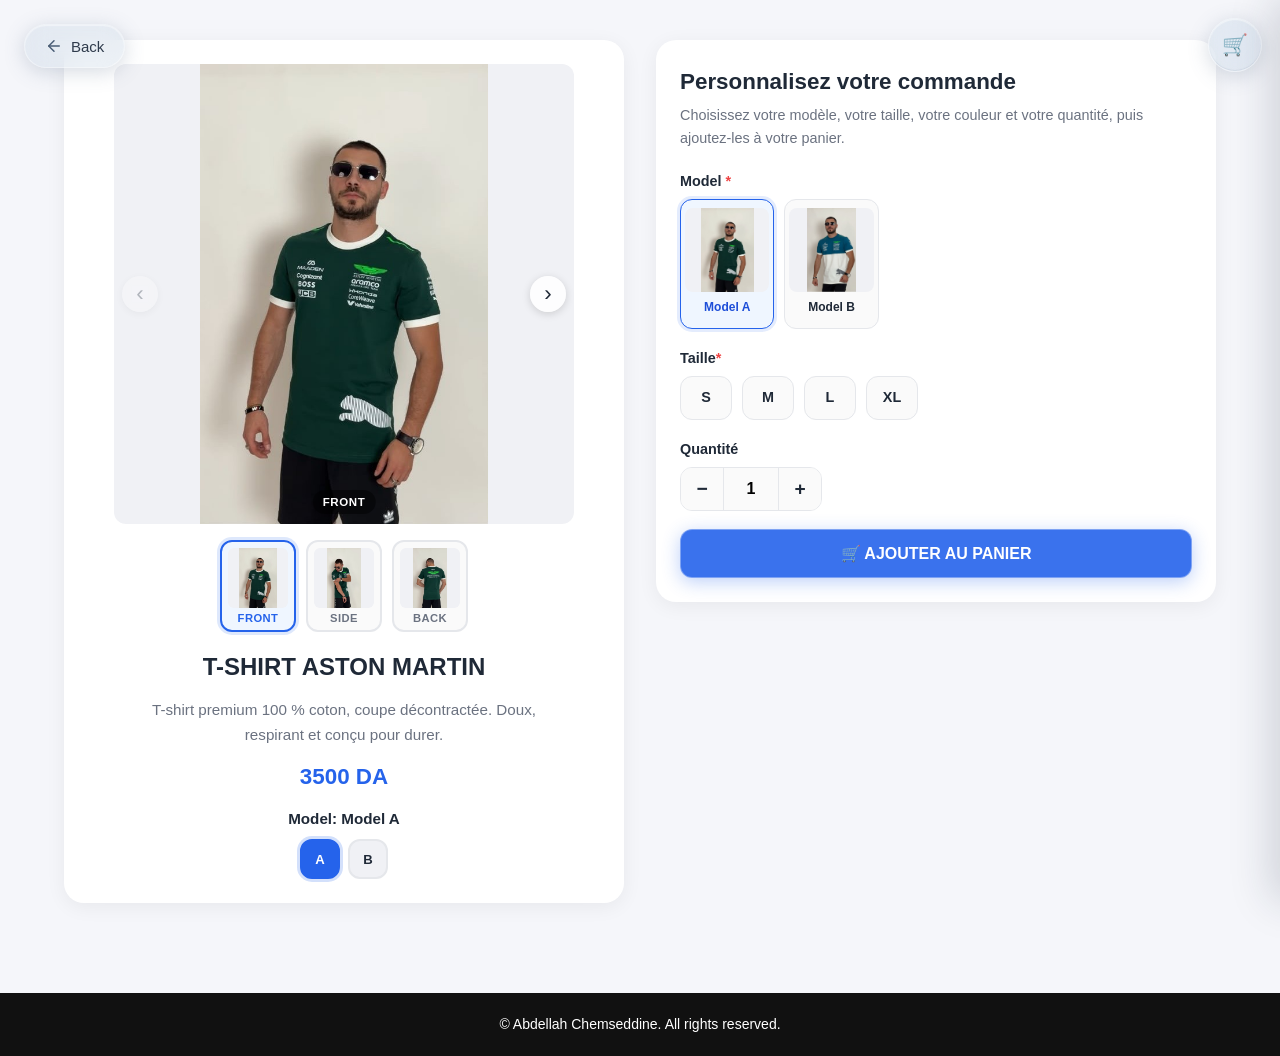
==== commit 41181e50: "Update tshirt_aston_martin.html" ====
--- a/order aston martin/tshirt_aston_martin.html
+++ b/order aston martin/tshirt_aston_martin.html
@@ -126,7 +126,7 @@
 
     <!-- ADD TO CART -->
     <button type="button" id="addToCartBtn" class="add-to-cart-btn">
-      🛒 Add to Cart
+      🛒 AJOUTER AU PANIER
     </button>
 
   </section>
--- a/order aston martin/style.css
+++ b/order aston martin/style.css
@@ -690,12 +690,7 @@
     font-size: 14px;
     margin-top: 50px;
 }
-body {
-  min-height: 200vh; /* just for testing scroll */
-  margin: 0;
-  font-family: 'Segoe UI', sans-serif;
-  background: linear-gradient(180deg, #e8edf3, #cfd9e3);
-}
+
 
 .back-btn {
   position: fixed;
--- a/cart/cart.css
+++ b/cart/cart.css
@@ -2,6 +2,7 @@
    CART.CSS  —  Slide-out cart, cart icon, checkout form,
                 order review panel.
    Imported in <head> AFTER style.css so variables are shared.
+   Glassmorphism redesign — gray / blue / white palette.
    ============================================================= */
 
 /* ─── CART ICON (top-right fixed button) ─────────────────── */
@@ -10,30 +11,44 @@
   top: 18px;
   right: 18px;
   z-index: 1100;
-  width: 52px;
-  height: 52px;
+  width: 54px;
+  height: 54px;
   border-radius: 50%;
-  border: none;
-  background: var(--primary, #2563eb);
-  color: #fff;
-  font-size: 1.35rem;
+  border: 1px solid rgba(255, 255, 255, 0.45);
+  background: rgba(180, 200, 220, 0.28);
+  backdrop-filter: blur(14px) saturate(160%);
+  -webkit-backdrop-filter: blur(14px) saturate(160%);
+  color: #2f3b4c;
+  font-size: 1.3rem;
   cursor: pointer;
   display: flex;
   align-items: center;
   justify-content: center;
-  box-shadow: 0 4px 16px rgba(37,99,235,.35);
-  transition: transform .2s ease, background .2s ease;
-}
-
-.cart-fab:hover { background: var(--primary-dark, #1d4ed8); transform: scale(1.08); }
-.cart-fab:active { transform: scale(.96); }
+  box-shadow:
+    0 4px 20px rgba(90, 110, 140, 0.25),
+    inset 0 1px 1px rgba(255, 255, 255, 0.55),
+    inset 0 -1px 1px rgba(90, 110, 140, 0.12);
+  transition: transform .25s ease, background .25s ease, box-shadow .25s ease;
+}
+
+.cart-fab:hover {
+  background: rgba(200, 220, 240, 0.42);
+  transform: translateY(-2px) scale(1.06);
+  box-shadow:
+    0 6px 26px rgba(90, 110, 140, 0.35),
+    inset 0 1px 1px rgba(255, 255, 255, 0.65),
+    inset 0 -1px 1px rgba(90, 110, 140, 0.15);
+}
+
+.cart-fab:active { transform: scale(.94); }
 
 /* Badge — item count */
 .cart-fab-badge {
   position: absolute;
   top: -4px;
   right: -4px;
-  background: #ef4444;
+  background: rgba(239, 68, 68, 0.92);
+  backdrop-filter: blur(4px);
   color: #fff;
   font-size: .65rem;
   font-weight: 700;
@@ -44,7 +59,8 @@
   display: flex;
   align-items: center;
   justify-content: center;
-  border: 2px solid #fff;
+  border: 2px solid rgba(255, 255, 255, 0.85);
+  box-shadow: 0 2px 8px rgba(239, 68, 68, 0.4);
   opacity: 0;
   transform: scale(.5);
   transition: opacity .2s ease, transform .2s ease;
@@ -60,7 +76,9 @@
 .cart-overlay {
   position: fixed;
   inset: 0;
-  background: rgba(0,0,0,.38);
+  background: rgba(30, 41, 59, 0.35);
+  backdrop-filter: blur(3px);
+  -webkit-backdrop-filter: blur(3px);
   z-index: 1200;
   opacity: 0;
   pointer-events: none;
@@ -79,11 +97,14 @@
   right: 0;
   height: 100%;
   width: min(480px, 100vw);
-  background: #fff;
+  background: rgba(245, 248, 252, 0.72);
+  backdrop-filter: blur(22px) saturate(180%);
+  -webkit-backdrop-filter: blur(22px) saturate(180%);
+  border-left: 1px solid rgba(255, 255, 255, 0.5);
   z-index: 1300;
   display: flex;
   flex-direction: column;
-  box-shadow: -6px 0 32px rgba(0,0,0,.12);
+  box-shadow: -8px 0 40px rgba(30, 41, 59, 0.18);
   transform: translateX(100%);
   transition: transform .32s cubic-bezier(.4,0,.2,1);
   overflow: hidden;
@@ -97,9 +118,11 @@
   align-items: center;
   justify-content: space-between;
   padding: 18px 20px;
-  border-bottom: 1.5px solid var(--border, #e5e7eb);
+  border-bottom: 1px solid rgba(90, 110, 140, 0.15);
   flex-shrink: 0;
-  background: #fff;
+  background: rgba(255, 255, 255, 0.35);
+  backdrop-filter: blur(10px);
+  -webkit-backdrop-filter: blur(10px);
 }
 
 .cart-header h2 {
@@ -121,18 +144,24 @@
   width: 36px;
   height: 36px;
   border-radius: 50%;
-  border: 1.5px solid var(--border, #e5e7eb);
-  background: transparent;
+  border: 1px solid rgba(255, 255, 255, 0.5);
+  background: rgba(180, 200, 220, 0.25);
+  backdrop-filter: blur(8px);
+  -webkit-backdrop-filter: blur(8px);
   font-size: 1.1rem;
   cursor: pointer;
   display: flex;
   align-items: center;
   justify-content: center;
-  color: var(--text, #1f2937);
+  color: #2f3b4c;
+  box-shadow: inset 0 1px 1px rgba(255, 255, 255, 0.5);
   transition: all .2s ease;
 }
 
-.cart-close-btn:hover { background: #f3f4f6; }
+.cart-close-btn:hover {
+  background: rgba(200, 220, 240, 0.4);
+  transform: rotate(90deg);
+}
 
 /* ─── DRAWER BODY (scrollable) ────────────────────────────── */
 .cart-body {
@@ -166,8 +195,13 @@
   grid-template-columns: 72px 1fr;
   gap: 12px;
   padding: 14px 18px;
-  border-bottom: 1px solid var(--border, #e5e7eb);
+  border-bottom: 1px solid rgba(90, 110, 140, 0.12);
   animation: slideInItem .22s ease;
+  transition: background .2s ease;
+}
+
+.cart-item:hover {
+  background: rgba(255, 255, 255, 0.35);
 }
 
 @keyframes slideInItem {
@@ -178,9 +212,11 @@
 .cart-item-img {
   width: 72px;
   height: 72px;
-  border-radius: 10px;
+  border-radius: 12px;
   object-fit: contain;
-  background: #f0f1f5;
+  background: rgba(255, 255, 255, 0.55);
+  border: 1px solid rgba(255, 255, 255, 0.6);
+  box-shadow: inset 0 1px 1px rgba(255, 255, 255, 0.6);
   flex-shrink: 0;
 }
 
@@ -202,8 +238,9 @@
 }
 
 .cart-item-meta span {
-  background: #f3f4f6;
-  padding: 2px 7px;
+  background: rgba(180, 200, 220, 0.3);
+  border: 1px solid rgba(255, 255, 255, 0.5);
+  padding: 2px 8px;
   border-radius: 20px;
 }
 
@@ -231,8 +268,11 @@
   display: flex;
   align-items: center;
   gap: 0;
-  border: 1.5px solid var(--border, #e5e7eb);
-  border-radius: 8px;
+  border: 1px solid rgba(255, 255, 255, 0.6);
+  background: rgba(255, 255, 255, 0.4);
+  backdrop-filter: blur(6px);
+  -webkit-backdrop-filter: blur(6px);
+  border-radius: 9px;
   overflow: hidden;
 }
 
@@ -240,7 +280,7 @@
   width: 28px;
   height: 28px;
   border: none;
-  background: #f9fafb;
+  background: transparent;
   font-size: 1rem;
   font-weight: 700;
   cursor: pointer;
@@ -252,7 +292,7 @@
   flex-shrink: 0;
 }
 
-.cart-qty-btn:hover  { background: var(--primary, #2563eb); color: #fff; }
+.cart-qty-btn:hover  { background: rgba(37, 99, 235, 0.85); color: #fff; }
 .cart-qty-btn:active { transform: scale(.9); }
 
 .cart-item-qty-num {
@@ -261,9 +301,9 @@
   font-size: .85rem;
   font-weight: 700;
   border: none;
-  border-left: 1.5px solid var(--border, #e5e7eb);
-  border-right: 1.5px solid var(--border, #e5e7eb);
-  background: #fff;
+  border-left: 1px solid rgba(255, 255, 255, 0.6);
+  border-right: 1px solid rgba(255, 255, 255, 0.6);
+  background: transparent;
   pointer-events: none;
   line-height: 28px;
 }
@@ -275,20 +315,22 @@
   cursor: pointer;
   font-size: .85rem;
   color: #ef4444;
-  padding: 4px 6px;
-  border-radius: 6px;
+  padding: 4px 8px;
+  border-radius: 8px;
   transition: background .15s ease;
   display: flex;
   align-items: center;
   gap: 3px;
 }
 
-.cart-remove-btn:hover { background: #fef2f2; }
+.cart-remove-btn:hover { background: rgba(239, 68, 68, 0.12); }
 
 /* ─── DRAWER FOOTER ──────────────────────────────────────── */
 .cart-footer {
-  border-top: 1.5px solid var(--border, #e5e7eb);
-  background: #fff;
+  border-top: 1px solid rgba(90, 110, 140, 0.15);
+  background: rgba(255, 255, 255, 0.4);
+  backdrop-filter: blur(10px);
+  -webkit-backdrop-filter: blur(10px);
   flex-shrink: 0;
   padding: 16px 20px 0;
 }
@@ -312,7 +354,7 @@
   padding: 12px 0 14px;
   font-weight: 800;
   font-size: 1.05rem;
-  border-top: 1.5px solid var(--border, #e5e7eb);
+  border-top: 1px solid rgba(90, 110, 140, 0.15);
   margin-top: 6px;
 }
 
@@ -322,24 +364,33 @@
 .cart-checkout-btn {
   width: 100%;
   padding: 13px;
-  background: var(--primary, #2563eb);
+  background: rgba(37, 99, 235, 0.9);
+  backdrop-filter: blur(6px);
+  -webkit-backdrop-filter: blur(6px);
   color: #fff;
-  border: none;
+  border: 1px solid rgba(255, 255, 255, 0.35);
   border-radius: 12px;
   font-size: .95rem;
   font-weight: 700;
   cursor: pointer;
-  transition: background .2s ease, transform .15s ease;
+  box-shadow: 0 4px 18px rgba(37, 99, 235, 0.35);
+  transition: background .2s ease, transform .15s ease, box-shadow .2s ease;
   margin-bottom: 14px;
 }
 
-.cart-checkout-btn:hover  { background: var(--primary-dark, #1d4ed8); transform: translateY(-1px); }
+.cart-checkout-btn:hover  {
+  background: rgba(29, 78, 216, 0.95);
+  transform: translateY(-2px);
+  box-shadow: 0 6px 22px rgba(37, 99, 235, 0.4);
+}
 .cart-checkout-btn:active { transform: translateY(0); }
 
 /* ─── CHECKOUT PANEL (slides in below items) ─────────────── */
 .checkout-panel {
-  border-top: 2px solid var(--border, #e5e7eb);
-  background: #f8fafc;
+  border-top: 1px solid rgba(90, 110, 140, 0.15);
+  background: rgba(232, 237, 243, 0.5);
+  backdrop-filter: blur(10px);
+  -webkit-backdrop-filter: blur(10px);
   padding: 20px;
   display: none; /* toggled by JS */
 }
@@ -374,11 +425,13 @@
   font-family: inherit;
   font-size: .9rem;
   padding: 10px 12px;
-  border: 1.5px solid var(--border, #e5e7eb);
+  border: 1px solid rgba(255, 255, 255, 0.6);
   border-radius: 10px;
   outline: none;
-  background: #fff;
-  transition: border-color .2s, box-shadow .2s;
+  background: rgba(255, 255, 255, 0.55);
+  backdrop-filter: blur(6px);
+  -webkit-backdrop-filter: blur(6px);
+  transition: border-color .2s, box-shadow .2s, background .2s;
   resize: vertical;
   color: var(--text, #1f2937);
 }
@@ -387,14 +440,15 @@
 .checkout-panel textarea:focus,
 .checkout-panel select:focus {
   border-color: var(--primary, #2563eb);
-  box-shadow: 0 0 0 3px rgba(37,99,235,.1);
+  background: rgba(255, 255, 255, 0.85);
+  box-shadow: 0 0 0 3px rgba(37,99,235,.15);
 }
 
 .checkout-panel .form-group.invalid input,
 .checkout-panel .form-group.invalid textarea,
 .checkout-panel .form-group.invalid select {
   border-color: #ef4444;
-  background: #fef2f2;
+  background: rgba(254, 242, 242, 0.8);
 }
 
 .checkout-panel .error-msg {
@@ -422,12 +476,14 @@
   align-items: center;
   gap: 8px;
   padding: 10px 14px;
-  border: 1.5px solid var(--border, #e5e7eb);
+  border: 1px solid rgba(255, 255, 255, 0.6);
   border-radius: 10px;
   cursor: pointer;
   font-size: .85rem;
   font-weight: 500;
-  background: #fff;
+  background: rgba(255, 255, 255, 0.45);
+  backdrop-filter: blur(6px);
+  -webkit-backdrop-filter: blur(6px);
   transition: all .2s ease;
 }
 
@@ -435,9 +491,9 @@
 
 .co-delivery-radio:checked + .co-delivery-label {
   border-color: var(--primary, #2563eb);
-  background: #eff6ff;
+  background: rgba(37, 99, 235, 0.12);
   color: var(--primary-dark, #1d4ed8);
-  box-shadow: 0 0 0 3px rgba(37,99,235,.1);
+  box-shadow: 0 0 0 3px rgba(37,99,235,.12);
 }
 
 /* select arrow */
@@ -452,11 +508,14 @@
 
 /* ─── ORDER REVIEW PANEL ─────────────────────────────────── */
 .order-review-panel {
-  background: #fff;
-  border: 1.5px solid var(--border, #e5e7eb);
+  background: rgba(255, 255, 255, 0.5);
+  backdrop-filter: blur(10px);
+  -webkit-backdrop-filter: blur(10px);
+  border: 1px solid rgba(255, 255, 255, 0.6);
   border-radius: 14px;
   padding: 18px;
   margin-top: 16px;
+  box-shadow: 0 4px 16px rgba(90, 110, 140, 0.12);
   display: none;
 }
 
@@ -473,7 +532,7 @@
   margin-bottom: 12px;
   color: var(--text, #1f2937);
   padding-bottom: 8px;
-  border-bottom: 1px solid var(--border, #e5e7eb);
+  border-bottom: 1px solid rgba(90, 110, 140, 0.15);
 }
 
 .review-section-title {
@@ -497,7 +556,8 @@
 .review-row .rv { font-weight: 600; }
 
 .review-product-card {
-  background: #f8fafc;
+  background: rgba(232, 237, 243, 0.5);
+  border: 1px solid rgba(255, 255, 255, 0.5);
   border-radius: 10px;
   padding: 10px 12px;
   margin-bottom: 8px;
@@ -514,7 +574,7 @@
 
 .review-divider {
   height: 1px;
-  background: var(--border, #e5e7eb);
+  background: rgba(90, 110, 140, 0.15);
   margin: 10px 0;
 }
 
@@ -531,18 +591,25 @@
 .checkout-submit-btn {
   width: 100%;
   padding: 13px;
-  background: #16a34a;
+  background: rgba(22, 163, 74, 0.9);
+  backdrop-filter: blur(6px);
+  -webkit-backdrop-filter: blur(6px);
   color: #fff;
-  border: none;
+  border: 1px solid rgba(255, 255, 255, 0.35);
   border-radius: 12px;
   font-size: .95rem;
   font-weight: 700;
   cursor: pointer;
   margin-top: 16px;
-  transition: background .2s ease, transform .15s ease;
-}
-
-.checkout-submit-btn:hover  { background: #15803d; transform: translateY(-1px); }
+  box-shadow: 0 4px 18px rgba(22, 163, 74, 0.35);
+  transition: background .2s ease, transform .15s ease, box-shadow .2s ease;
+}
+
+.checkout-submit-btn:hover  {
+  background: rgba(21, 128, 61, 0.95);
+  transform: translateY(-2px);
+  box-shadow: 0 6px 22px rgba(22, 163, 74, 0.4);
+}
 .checkout-submit-btn:active { transform: translateY(0); }
 
 /* ─── TOAST NOTIFICATION ─────────────────────────────────── */
@@ -551,10 +618,13 @@
   bottom: 24px;
   left: 50%;
   transform: translateX(-50%) translateY(20px);
-  background: #1f2937;
+  background: rgba(31, 41, 55, 0.75);
+  backdrop-filter: blur(10px) saturate(160%);
+  -webkit-backdrop-filter: blur(10px) saturate(160%);
   color: #fff;
   padding: 10px 20px;
   border-radius: 10px;
+  border: 1px solid rgba(255, 255, 255, 0.15);
   font-size: .85rem;
   font-weight: 600;
   white-space: nowrap;
@@ -562,7 +632,7 @@
   opacity: 0;
   pointer-events: none;
   transition: opacity .25s ease, transform .25s ease;
-  box-shadow: 0 4px 20px rgba(0,0,0,.2);
+  box-shadow: 0 8px 28px rgba(0,0,0,.25);
 }
 
 .cart-toast.show {
@@ -574,14 +644,17 @@
 .add-to-cart-btn {
   width: 100%;
   padding: 14px;
-  background: var(--primary, #2563eb);
+  background: rgba(37, 99, 235, 0.9);
+  backdrop-filter: blur(6px);
+  -webkit-backdrop-filter: blur(6px);
   color: #fff;
-  border: none;
+  border: 1px solid rgba(255, 255, 255, 0.35);
   border-radius: 12px;
   font-size: 1rem;
   font-weight: 700;
   cursor: pointer;
   margin-top: 8px;
+  box-shadow: 0 4px 18px rgba(37, 99, 235, 0.3);
   transition: background .2s ease, transform .15s ease, box-shadow .15s ease;
   display: flex;
   align-items: center;
@@ -590,9 +663,9 @@
 }
 
 .add-to-cart-btn:hover {
-  background: var(--primary-dark, #1d4ed8);
+  background: rgba(29, 78, 216, 0.95);
   transform: translateY(-2px);
-  box-shadow: 0 6px 20px rgba(37,99,235,.3);
+  box-shadow: 0 6px 22px rgba(37,99,235,.35);
 }
 
 .add-to-cart-btn:active { transform: translateY(0); }
@@ -620,4 +693,4 @@
 
   .checkout-delivery-options { flex-direction: column; }
   .co-delivery-label { min-width: unset; }
-}
+}
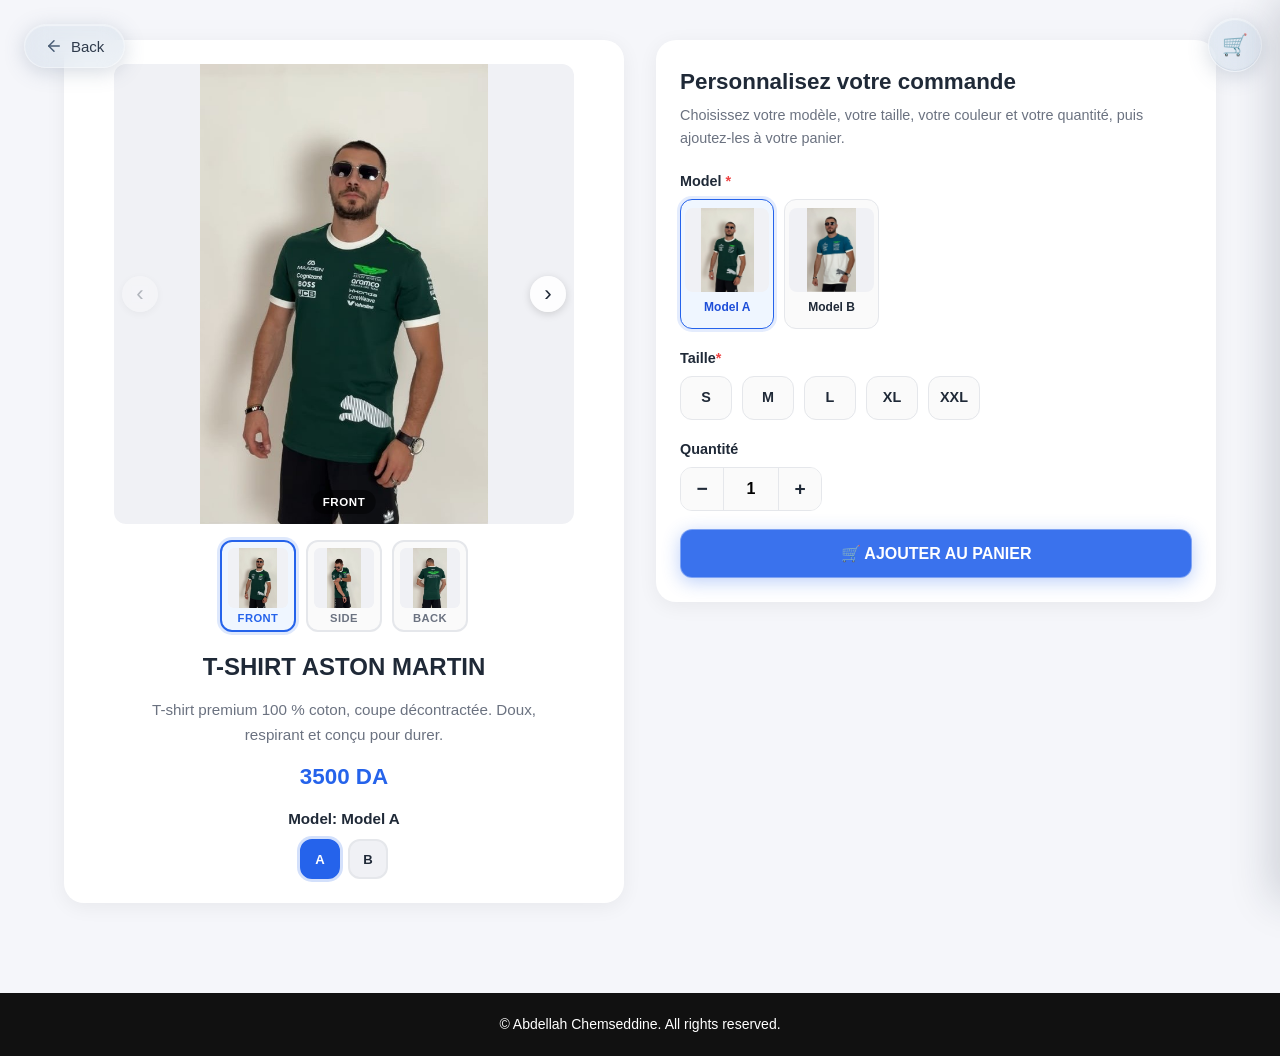
==== commit 451a764e: "tshirt_aston_martin.html" ====
--- a/order aston martin/tshirt_aston_martin.html
+++ b/order aston martin/tshirt_aston_martin.html
@@ -107,6 +107,8 @@
         <label for="sizeL"  class="size-label">L</label>
         <input type="radio" id="sizeXL" name="size" value="XL" class="size-radio">
         <label for="sizeXL" class="size-label">XL</label>
+        <input type="radio" id="sizeXXL" name="size" value="XXL" class="size-radio">
+<label for="sizeXXL" class="size-label">XXL</label>
       </div>
       <span class="error-message" id="sizeError">Please select a size.</span>
     </div>
